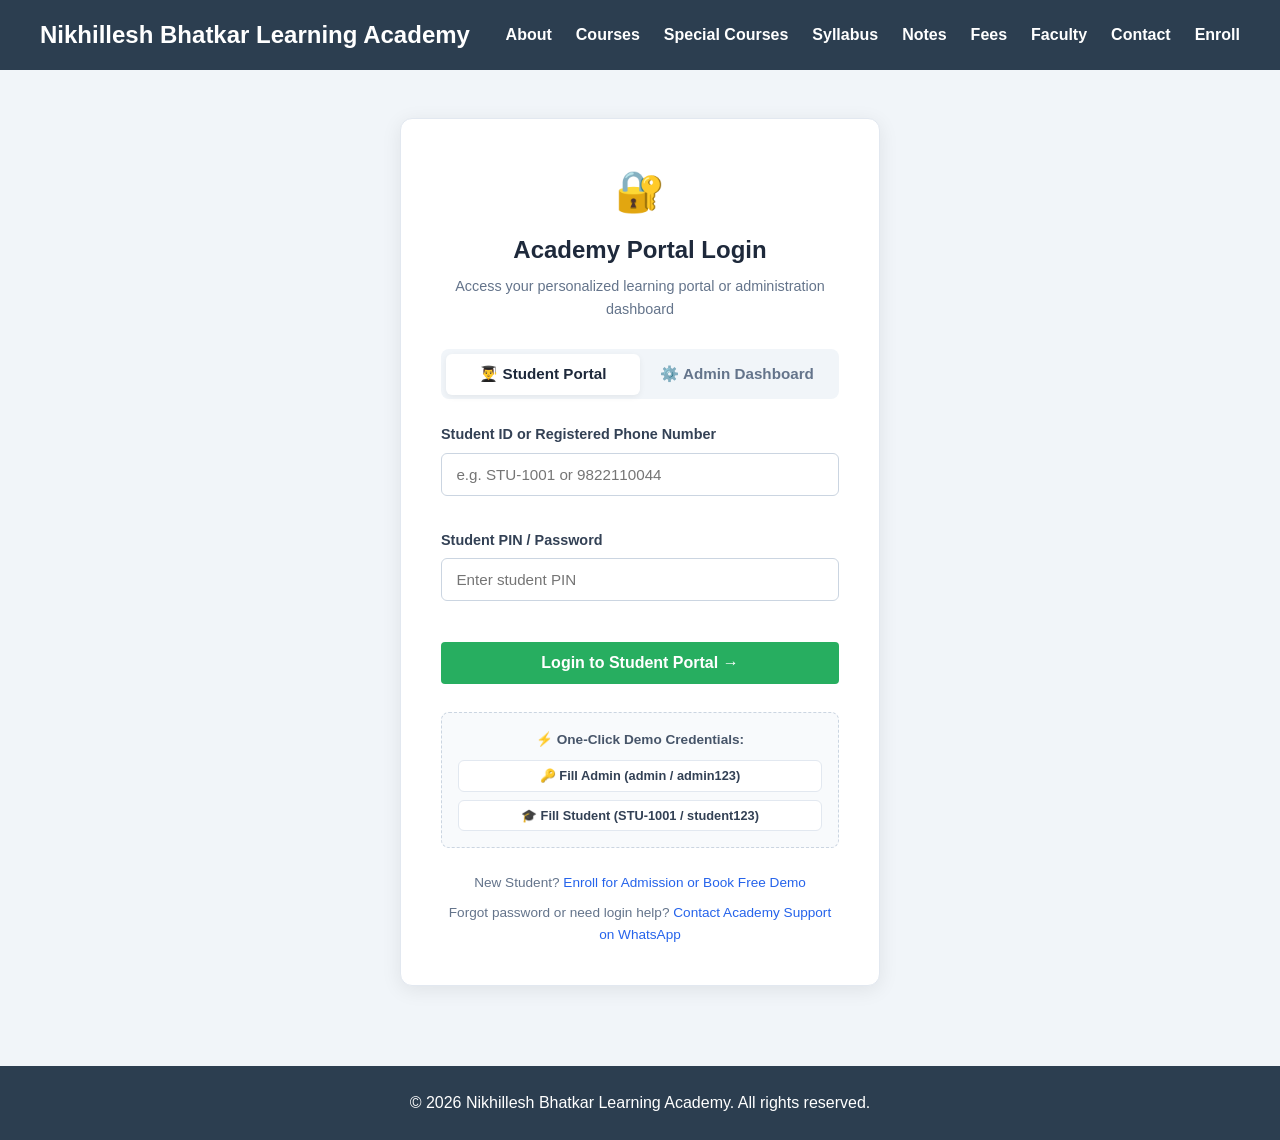
==== admin.html @ fed7dc10 "Add Study Notes repository, Student and Admin login portals, and comprehensive Admin Dashboard - Bui" ====
<!DOCTYPE html>
<html lang="en">
<head>
  <meta charset="UTF-8">
  <title>Admin Dashboard — Nikhillesh Bhatkar Learning Academy</title>
  <meta name="viewport" content="width=device-width, initial-scale=1.0">
  <link rel="stylesheet" href="style.css">
</head>
<body class="dashboard-body">

  <!-- Top Admin Bar -->
  <header class="admin-topbar">
    <div class="admin-topbar-left">
      <button class="sidebar-toggle-btn" id="sidebarToggleBtn" aria-label="Toggle Sidebar">☰</button>
      <h2>🏛️ Nikhillesh Bhatkar Learning Academy — Admin Panel</h2>
    </div>
    <div class="admin-topbar-right">
      <span class="admin-user-badge">👤 <strong id="adminDisplayName">Nikhillesh Bhatkar</strong> (Admin)</span>
      <a href="index.html" class="btn-topbar-link" target="_blank" title="View Public Website">🌐 View Website</a>
      <button class="btn-logout" id="adminLogoutBtn">Logout 🚪</button>
    </div>
  </header>

  <div class="admin-layout">

    <!-- Sidebar Navigation -->
    <aside class="admin-sidebar" id="adminSidebar">
      <nav class="sidebar-nav">
        <ul>
          <li><button class="nav-item active" data-tab="tab-overview">📊 Dashboard Overview</button></li>
          <li><button class="nav-item" data-tab="tab-students">👨‍🎓 Student Management</button></li>
          <li><button class="nav-item" data-tab="tab-notes">📚 Notes &amp; Study Materials</button></li>
          <li><button class="nav-item" data-tab="tab-notices">📢 Notice Board &amp; Alerts</button></li>
          <li><button class="nav-item" data-tab="tab-inquiries">📥 Inquiries &amp; Demo Leads</button></li>
          <li><button class="nav-item" data-tab="tab-settings">⚙️ Settings &amp; Backup</button></li>
        </ul>
      </nav>
      <div class="sidebar-footer">
        <p>Sangameshwar, Maharashtra</p>
        <small>Academy Management v1.0</small>
      </div>
    </aside>

    <!-- Main Content Area -->
    <main class="admin-main">

      <!-- ================= 1. OVERVIEW TAB ================= -->
      <section id="tab-overview" class="admin-tab-content active">
        <div class="section-title-row">
          <h2>📊 Academy Overview &amp; Key Metrics</h2>
          <div class="quick-actions">
            <button class="btn-primary" id="quickAddStudentBtn">+ Add Student</button>
            <button class="btn-primary" id="quickAddNoteBtn">+ Upload Note</button>
            <button class="btn-primary" id="quickAddNoticeBtn">+ Post Notice</button>
          </div>
        </div>

        <!-- Metric Cards -->
        <div class="metric-grid">
          <div class="metric-card">
            <div class="metric-icon">👨‍🎓</div>
            <div class="metric-info">
              <span class="metric-label">Total Enrolled Students</span>
              <h3 id="statTotalStudents">5</h3>
            </div>
          </div>
          <div class="metric-card">
            <div class="metric-icon">📚</div>
            <div class="metric-info">
              <span class="metric-label">Study Notes &amp; Materials</span>
              <h3 id="statTotalNotes">9</h3>
            </div>
          </div>
          <div class="metric-card">
            <div class="metric-icon">📢</div>
            <div class="metric-info">
              <span class="metric-label">Active Announcements</span>
              <h3 id="statTotalNotices">3</h3>
            </div>
          </div>
          <div class="metric-card">
            <div class="metric-icon">📥</div>
            <div class="metric-info">
              <span class="metric-label">Pending Inquiries &amp; Demos</span>
              <h3 id="statTotalInquiries">3</h3>
            </div>
          </div>
        </div>

        <!-- Recent Activity 2-Col Grid -->
        <div class="dashboard-split-grid">
          <!-- Recent Inquiries -->
          <div class="dash-card">
            <div class="dash-card-header">
              <h3>📥 Recent Admission Inquiries</h3>
              <button class="btn-link" onclick="switchAdminTab('tab-inquiries')">View All →</button>
            </div>
            <div class="table-responsive">
              <table class="dash-table">
                <thead>
                  <tr>
                    <th>Student / Parent</th>
                    <th>Type</th>
                    <th>Standard</th>
                    <th>Status</th>
                  </tr>
                </thead>
                <tbody id="overviewInquiriesTable"></tbody>
              </table>
            </div>
          </div>

          <!-- Active Announcements -->
          <div class="dash-card">
            <div class="dash-card-header">
              <h3>📢 Active Notice Board</h3>
              <button class="btn-link" onclick="switchAdminTab('tab-notices')">Manage Notices →</button>
            </div>
            <div id="overviewNoticesList" class="overview-notices-container"></div>
          </div>
        </div>
      </section>

      <!-- ================= 2. STUDENTS TAB ================= -->
      <section id="tab-students" class="admin-tab-content">
        <div class="section-title-row">
          <h2>👨‍🎓 Student Directory &amp; Fees Management</h2>
          <div class="action-btn-group">
            <button class="btn-primary" id="openAddStudentModalBtn">+ Add New Student</button>
            <button class="btn-secondary" id="exportStudentsCsvBtn">📥 Export CSV</button>
          </div>
        </div>

        <!-- Student Filters -->
        <div class="table-filter-bar">
          <input type="text" id="studentSearchInput" placeholder="🔍 Search student by name, phone, or ID (e.g. Rahul, STU-1001)...">
          <select id="studentStandardFilter">
            <option value="all">All Standards</option>
            <option value="Standard 8">Standard 8</option>
            <option value="Standard 9">Standard 9</option>
            <option value="Standard 10 (SSC)">Standard 10 (SSC)</option>
            <option value="Standard 12 (HSC)">Standard 12 (HSC)</option>
            <option value="Special: AI & Stock Market">Special Courses</option>
          </select>
          <select id="studentFeeFilter">
            <option value="all">All Fee Status</option>
            <option value="Paid">Fee Paid</option>
            <option value="Pending">Fee Pending</option>
          </select>
        </div>

        <!-- Students Table -->
        <div class="table-responsive">
          <table class="data-table">
            <thead>
              <tr>
                <th>Student ID</th>
                <th>Student Name</th>
                <th>Standard</th>
                <th>Phone</th>
                <th>Parent Name</th>
                <th>Fee Status</th>
                <th>Actions</th>
              </tr>
            </thead>
            <tbody id="studentsTableBody"></tbody>
          </table>
        </div>
      </section>

      <!-- ================= 3. NOTES TAB ================= -->
      <section id="tab-notes" class="admin-tab-content">
        <div class="section-title-row">
          <h2>📚 Study Notes &amp; Learning Materials Repository</h2>
          <button class="btn-primary" id="openAddNoteModalBtn">+ Upload / Add New Note</button>
        </div>

        <!-- Notes Filter -->
        <div class="table-filter-bar">
          <input type="text" id="noteSearchInput" placeholder="🔍 Search notes by topic, chapter, or keyword...">
          <select id="noteStandardFilter">
            <option value="all">All Standards</option>
            <option value="Standard 8">Standard 8</option>
            <option value="Standard 9">Standard 9</option>
            <option value="Standard 10 (SSC)">Standard 10 (SSC)</option>
            <option value="Standard 12 (HSC)">Standard 12 (HSC)</option>
            <option value="Special: Stock Market">Stock Market</option>
            <option value="Special: AI & Generative AI">AI Mastery</option>
          </select>
        </div>

        <!-- Notes Table -->
        <div class="table-responsive">
          <table class="data-table">
            <thead>
              <tr>
                <th>Title</th>
                <th>Standard</th>
                <th>Subject</th>
                <th>Chapter</th>
                <th>File Size</th>
                <th>Date Added</th>
                <th>Actions</th>
              </tr>
            </thead>
            <tbody id="notesTableBody"></tbody>
          </table>
        </div>
      </section>

      <!-- ================= 4. NOTICES TAB ================= -->
      <section id="tab-notices" class="admin-tab-content">
        <div class="section-title-row">
          <h2>📢 Notice Board &amp; Announcements Broadcast</h2>
        </div>

        <div class="dashboard-split-grid">
          <!-- Create Notice Form -->
          <div class="dash-card">
            <h3>Post New Announcement</h3>
            <form id="createNoticeForm" class="admin-form">
              <div class="form-group">
                <label for="noticeTitle">Notice Headline / Title <span class="required">*</span></label>
                <input type="text" id="noticeTitle" placeholder="e.g. Special Revision Test for SSC Maths" required>
              </div>
              <div class="form-group">
                <label for="noticeCategory">Category</label>
                <select id="noticeCategory">
                  <option value="Exam Alert">Exam Alert</option>
                  <option value="Workshop">Special Workshop</option>
                  <option value="Holiday">Holiday Announcement</option>
                  <option value="General">General Announcement</option>
                </select>
              </div>
              <div class="form-group">
                <label for="noticeContent">Notice Details / Instructions <span class="required">*</span></label>
                <textarea id="noticeContent" rows="4" placeholder="Enter detailed notice message for students..." required></textarea>
              </div>
              <button type="submit" class="btn-primary">📢 Publish Notice Now</button>
            </form>
          </div>

          <!-- Active Notices List -->
          <div class="dash-card">
            <h3>Currently Active Notices</h3>
            <div id="activeNoticesManagerList" class="active-notices-manager"></div>
          </div>
        </div>
      </section>

      <!-- ================= 5. INQUIRIES TAB ================= -->
      <section id="tab-inquiries" class="admin-tab-content">
        <div class="section-title-row">
          <h2>📥 Admission Inquiries &amp; Free Demo Class Bookings</h2>
          <button class="btn-secondary" id="exportInquiriesCsvBtn">📥 Export Leads</button>
        </div>

        <div class="table-responsive">
          <table class="data-table">
            <thead>
              <tr>
                <th>Date</th>
                <th>Name</th>
                <th>Phone</th>
                <th>Email</th>
                <th>Standard / Course</th>
                <th>Type</th>
                <th>Status</th>
                <th>Quick Actions</th>
              </tr>
            </thead>
            <tbody id="inquiriesTableBody"></tbody>
          </table>
        </div>
      </section>

      <!-- ================= 6. SETTINGS TAB ================= -->
      <section id="tab-settings" class="admin-tab-content">
        <div class="section-title-row">
          <h2>⚙️ Admin Settings &amp; Academy Data Management</h2>
        </div>

        <div class="dashboard-split-grid">
          <!-- Password Change -->
          <div class="dash-card">
            <h3>Change Admin Password</h3>
            <form id="changePasswordForm" class="admin-form">
              <div class="form-group">
                <label for="currentAdminPass">Current Password</label>
                <input type="password" id="currentAdminPass" required>
              </div>
              <div class="form-group">
                <label for="newAdminPass">New Password</label>
                <input type="password" id="newAdminPass" placeholder="At least 6 characters" required>
              </div>
              <div class="form-group">
                <label for="confirmAdminPass">Confirm New Password</label>
                <input type="password" id="confirmAdminPass" required>
              </div>
              <button type="submit" class="btn-primary">Update Password</button>
            </form>
          </div>

          <!-- Backup & Restore -->
          <div class="dash-card">
            <h3>Data Backup &amp; Recovery</h3>
            <p>Export all students, notes, inquiries, and notices as a portable JSON file, or restore from a previous backup.</p>
            <div class="backup-btn-stack">
              <button class="btn-primary" id="downloadBackupBtn">💾 Download Complete Academy Backup (JSON)</button>
              <div class="restore-box">
                <label for="restoreFileInput"><strong>Restore Data from JSON File:</strong></label>
                <input type="file" id="restoreFileInput" accept=".json">
              </div>
              <button class="btn-danger" id="resetDefaultDataBtn">⚠️ Reset to Demo Initial Data</button>
            </div>
          </div>
        </div>
      </section>

    </main>
  </div>

  <!-- ================= MODALS ================= -->

  <!-- Add / Edit Student Modal -->
  <div id="studentModal" class="modal-overlay" style="display:none;">
    <div class="modal-card">
      <div class="modal-header">
        <h3 id="studentModalTitle">Add New Student</h3>
        <button class="modal-close" onclick="closeStudentModal()">&times;</button>
      </div>
      <form id="studentModalForm" class="modal-form">
        <input type="hidden" id="modalStudentId">
        <div class="form-group">
          <label for="modalStudentName">Student's Full Name <span class="required">*</span></label>
          <input type="text" id="modalStudentName" placeholder="e.g. Tanmay Kadam" required>
        </div>
        <div class="form-group">
          <label for="modalStudentStandard">Standard / Class <span class="required">*</span></label>
          <select id="modalStudentStandard" required>
            <option value="Standard 8">Standard 8</option>
            <option value="Standard 9">Standard 9</option>
            <option value="Standard 10 (SSC)">Standard 10 (SSC)</option>
            <option value="Standard 12 (HSC)">Standard 12 (HSC)</option>
            <option value="Special: Stock Market">Special: Stock Market</option>
            <option value="Special: AI & Generative AI">Special: AI &amp; Generative AI</option>
            <option value="Special: AI & Stock Market">Special: AI &amp; Stock Market</option>
          </select>
        </div>
        <div class="form-group">
          <label for="modalStudentPhone">Student Phone Number <span class="required">*</span></label>
          <input type="tel" id="modalStudentPhone" placeholder="10-digit number" pattern="[0-9]{10}" required>
        </div>
        <div class="form-group">
          <label for="modalStudentPin">Student Portal PIN / Password <span class="required">*</span></label>
          <input type="text" id="modalStudentPin" value="student123" required>
        </div>
        <div class="form-group">
          <label for="modalParentName">Parent / Guardian Name <span class="required">*</span></label>
          <input type="text" id="modalParentName" placeholder="e.g. Suresh Kadam" required>
        </div>
        <div class="form-group">
          <label for="modalParentPhone">Parent Phone Number</label>
          <input type="tel" id="modalParentPhone" placeholder="10-digit number">
        </div>
        <div class="form-group">
          <label for="modalFeeStatus">Fee Payment Status</label>
          <select id="modalFeeStatus">
            <option value="Paid">Paid</option>
            <option value="Pending">Pending</option>
          </select>
        </div>
        <div class="modal-actions">
          <button type="submit" class="btn-primary">Save Student</button>
          <button type="button" class="btn-secondary" onclick="closeStudentModal()">Cancel</button>
        </div>
      </form>
    </div>
  </div>

  <!-- Add / Edit Note Modal -->
  <div id="noteModal" class="modal-overlay" style="display:none;">
    <div class="modal-card">
      <div class="modal-header">
        <h3 id="noteModalTitle">Upload / Add Study Note</h3>
        <button class="modal-close" onclick="closeNoteModal()">&times;</button>
      </div>
      <form id="noteModalForm" class="modal-form">
        <div class="form-group">
          <label for="modalNoteTitle">Note / Document Title <span class="required">*</span></label>
          <input type="text" id="modalNoteTitle" placeholder="e.g. Class 10 Gravitation & Space Missions Complete Notes" required>
        </div>
        <div class="form-group">
          <label for="modalNoteStandard">Standard / Class <span class="required">*</span></label>
          <select id="modalNoteStandard" required>
            <option value="Standard 8">Standard 8</option>
            <option value="Standard 9">Standard 9</option>
            <option value="Standard 10 (SSC)">Standard 10 (SSC)</option>
            <option value="Standard 12 (HSC)">Standard 12 (HSC)</option>
            <option value="Special: Stock Market">Special: Stock Market</option>
            <option value="Special: AI & Generative AI">Special: AI &amp; Generative AI</option>
          </select>
        </div>
        <div class="form-group">
          <label for="modalNoteSubject">Subject <span class="required">*</span></label>
          <input type="text" id="modalNoteSubject" placeholder="e.g. Science & Technology Part 1" required>
        </div>
        <div class="form-group">
          <label for="modalNoteChapter">Chapter / Module <span class="required">*</span></label>
          <input type="text" id="modalNoteChapter" placeholder="e.g. Chapter 1 & 10" required>
        </div>
        <div class="form-group">
          <label for="modalNoteSize">File Size</label>
          <input type="text" id="modalNoteSize" placeholder="e.g. 2.5 MB" value="2.0 MB">
        </div>
        <div class="form-group">
          <label for="modalNoteDesc">Short Overview / Description <span class="required">*</span></label>
          <textarea id="modalNoteDesc" rows="3" placeholder="Key topics covered, formulas included, and revision points..." required></textarea>
        </div>
        <div class="modal-actions">
          <button type="submit" class="btn-primary">Save Note Material</button>
          <button type="button" class="btn-secondary" onclick="closeNoteModal()">Cancel</button>
        </div>
      </form>
    </div>
  </div>

  <!-- Scripts -->
  <script src="auth.js"></script>
  <script src="admin.js"></script>
</body>
</html>
---- style.css ----
/* -------------------------------------------------
   Nikhillesh Bhatkar Learning Academy — Stylesheet
   ------------------------------------------------- */

/* Reset & base */
*,
*::before,
*::after { box-sizing: border-box; margin: 0; padding: 0; }
body { font-family: Arial, Helvetica, sans-serif; line-height: 1.6; background:#f5f5f5; color:#333; }
html { scroll-behavior: smooth; }

/* Accessibility: skip link */
.skip-link {
  position: absolute;
  top: -100%;
  left: 0;
  background: #e67e22;
  color: #fff;
  padding: 0.5rem 1rem;
  z-index: 200;
  font-weight: bold;
  text-decoration: none;
}
.skip-link:focus {
  top: 0;
}

/* Focus styles for keyboard navigation */
a:focus-visible,
button:focus-visible,
input:focus-visible,
textarea:focus-visible {
  outline: 3px solid #e67e22;
  outline-offset: 2px;
}

/* Layout helpers */
.container { width: 90%; max-width: 1200px; margin: auto; }
.content-section { padding: 4rem 2rem; }

/* Header */
header {
  background: #2c3e50;
  color: #fff;
  padding: 1rem 2rem;
  position: sticky;
  top: 0;
  z-index: 100;
}
.header-inner {
  display: flex;
  align-items: center;
  justify-content: space-between;
  flex-wrap: wrap;
  max-width: 1200px;
  margin: 0 auto;
}
.logo-area {
  display: flex;
  align-items: center;
  gap: 0.75rem;
}
.logo-img {
  height: 48px;
  width: auto;
  border-radius: 4px;
}
header h1 { font-size: 1.5rem; }
header nav ul {
  display: flex; list-style: none; gap: 1.5rem;
}
header nav a {
  color: #fff; text-decoration: none; font-weight: bold;
  transition: color 0.2s;
}
header nav a:hover { color: #e67e22; }

/* Mobile menu toggle */
.menu-toggle {
  display: none;
  background: none;
  border: none;
  color: #fff;
  font-size: 1.8rem;
  cursor: pointer;
}

/* Hero */
.hero {
  background: linear-gradient(rgba(44,62,80,0.8), rgba(44,62,80,0.8)),
              url('https://images.unsplash.com/photo-1526401281623-3c4d5c6d3d4f?auto=format&fit=crop&w=1400&q=80') center/cover no-repeat;
  color: #fff; text-align: center; padding: 5.5rem 2rem 5rem;
}
.marathi-tagline {
  font-size: 1.15rem;
  font-weight: 600;
  color: #f1c40f;
  letter-spacing: 0.5px;
  margin-bottom: 0.8rem;
  text-shadow: 0 2px 4px rgba(0,0,0,0.5);
}
.hero h2 { font-size: 2.6rem; margin-bottom: 0.8rem; line-height: 1.25; }
.hero-subtext { font-size: 1.15rem; margin-bottom: 2rem; max-width: 800px; margin-left: auto; margin-right: auto; opacity: 0.95; }

.hero-cta-group {
  display: flex;
  justify-content: center;
  gap: 1rem;
  flex-wrap: wrap;
}
.hero-enroll-btn {
  display: inline-block;
  background: #e67e22; border: none; padding: 0.85rem 1.8rem;
  color: #fff; font-size: 1.05rem; font-weight: bold; cursor: pointer; border-radius: 6px;
  text-decoration: none; transition: all 0.2s ease;
  box-shadow: 0 4px 12px rgba(230,126,34,0.4);
}
.hero-enroll-btn:hover { background: #d35400; transform: translateY(-2px); }

.hero-demo-btn {
  display: inline-block;
  background: #fff; border: 2px solid #fff; padding: 0.85rem 1.8rem;
  color: #2c3e50; font-size: 1.05rem; font-weight: bold; cursor: pointer; border-radius: 6px;
  text-decoration: none; transition: all 0.2s ease;
}
.hero-demo-btn:hover { background: #f1f5f9; color: #1e293b; transform: translateY(-2px); }

.hero-whatsapp-btn {
  display: inline-flex;
  align-items: center;
  gap: 0.4rem;
  background: #25D366; border: none; padding: 0.85rem 1.8rem;
  color: #fff; font-size: 1.05rem; font-weight: bold; cursor: pointer; border-radius: 6px;
  text-decoration: none; transition: all 0.2s ease;
  box-shadow: 0 4px 12px rgba(37,211,102,0.35);
}
.hero-whatsapp-btn:hover { background: #1ebe57; transform: translateY(-2px); }

/* Trust Bar */
.trust-bar {
  background: #1a252f;
  color: #fff;
  padding: 1.25rem 2rem;
  border-bottom: 3px solid #e67e22;
}
.trust-grid {
  max-width: 1100px;
  margin: 0 auto;
  display: grid;
  grid-template-columns: repeat(auto-fit, minmax(200px, 1fr));
  gap: 1.2rem;
  text-align: center;
}
.trust-item {
  display: flex;
  flex-direction: column;
  align-items: center;
  gap: 0.2rem;
}
.trust-icon { font-size: 1.6rem; }
.trust-item strong { font-size: 0.98rem; color: #fff; }
.trust-item small { color: #94a3b8; font-size: 0.82rem; }

/* About Section & Why Choose Us */
.about-text {
  max-width: 900px;
  margin: 0 auto 2.5rem;
  font-size: 1.1rem;
  line-height: 1.8;
  text-align: center;
  color: #475569;
}
.why-choose-grid {
  display: grid;
  grid-template-columns: repeat(auto-fit, minmax(240px, 1fr));
  gap: 1.5rem;
  max-width: 1100px;
  margin: 0 auto;
}
.why-card {
  background: #fff;
  padding: 1.75rem 1.5rem;
  border-radius: 8px;
  border: 1px solid #e2e8f0;
  box-shadow: 0 2px 8px rgba(0,0,0,0.06);
  text-align: center;
  transition: transform 0.2s ease, box-shadow 0.2s ease;
}
.why-card:hover {
  transform: translateY(-3px);
  box-shadow: 0 6px 16px rgba(0,0,0,0.1);
  border-color: #e67e22;
}
.why-icon {
  font-size: 2.2rem;
  display: inline-block;
  margin-bottom: 0.8rem;
}
.why-card h3 {
  font-size: 1.15rem;
  color: #2c3e50;
  margin-bottom: 0.5rem;
}
.why-card p {
  font-size: 0.92rem;
  color: #64748b;
  line-height: 1.55;
}

/* Section headings */
.content-section h2 {
  font-size: 2rem;
  margin-bottom: 0.5rem;
  color: #2c3e50;
  text-align: center;
}
.section-subtitle {
  text-align: center;
  color: #666;
  margin-bottom: 2rem;
  font-size: 1.05rem;
  max-width: 800px;
  margin-left: auto;
  margin-right: auto;
}

/* =====================================
   SPECIAL COURSES STYLES
   ===================================== */
.special-courses-grid {
  display: grid;
  grid-template-columns: repeat(auto-fit, minmax(350px, 1fr));
  gap: 2rem;
  max-width: 1100px;
  margin: 0 auto;
}
.special-course-card {
  background: #fff;
  border-radius: 10px;
  box-shadow: 0 4px 14px rgba(0,0,0,0.08);
  display: flex;
  flex-direction: column;
  justify-content: space-between;
  overflow: hidden;
  border: 1px solid #e2e8f0;
  transition: transform 0.25s ease, box-shadow 0.25s ease;
}
.special-course-card:hover {
  transform: translateY(-4px);
  box-shadow: 0 8px 24px rgba(0,0,0,0.12);
}
.special-card-header {
  padding: 1.5rem 1.75rem 1rem;
  background: #f8fafc;
  border-bottom: 1px solid #edf2f7;
}
.special-badge {
  display: inline-block;
  font-size: 0.75rem;
  text-transform: uppercase;
  font-weight: 700;
  letter-spacing: 0.5px;
  padding: 0.25rem 0.75rem;
  border-radius: 20px;
  margin-bottom: 0.75rem;
}
.badge-finance {
  background: #0f766e;
  color: #ffffff;
}
.badge-ai {
  background: #6366f1;
  color: #ffffff;
}
.special-card-header h3 {
  color: #1e293b;
  font-size: 1.35rem;
  margin-bottom: 0.4rem;
}
.special-tagline {
  color: #64748b;
  font-size: 0.95rem;
  line-height: 1.5;
}
.special-card-body {
  padding: 1.5rem 1.75rem;
  flex-grow: 1;
}
.special-detail-row {
  margin-bottom: 0.75rem;
  font-size: 0.92rem;
  line-height: 1.45;
  color: #334155;
}
.special-detail-row strong {
  color: #1e293b;
  display: block;
  margin-bottom: 0.15rem;
}
.special-card-body h4 {
  font-size: 1.02rem;
  color: #2c3e50;
  margin: 1.25rem 0 0.6rem;
  border-bottom: 2px solid #e67e22;
  padding-bottom: 0.25rem;
  display: inline-block;
}
.special-modules-list {
  list-style: none;
  padding: 0;
  margin-bottom: 1.25rem;
}
.special-modules-list li {
  padding: 0.35rem 0 0.35rem 1.5rem;
  position: relative;
  font-size: 0.92rem;
  color: #475569;
  line-height: 1.45;
}
.special-modules-list li::before {
  content: "✓";
  position: absolute;
  left: 0;
  color: #27ae60;
  font-weight: bold;
}
.special-disclaimer {
  background: #f1f5f9;
  padding: 0.75rem 1rem;
  border-radius: 6px;
  color: #64748b;
  margin-top: 1rem;
  line-height: 1.4;
}
.special-card-footer {
  padding: 1rem 1.75rem 1.5rem;
  background: #fff;
  text-align: center;
}
.btn-enroll-special {
  display: block;
  width: 100%;
  background: #2c3e50;
  color: #fff;
  padding: 0.8rem 1.2rem;
  border-radius: 6px;
  text-decoration: none;
  font-weight: 600;
  font-size: 0.95rem;
  text-align: center;
  transition: background 0.2s ease, transform 0.2s ease;
}
.btn-enroll-special:hover {
  background: #e67e22;
  transform: translateY(-1px);
}

/* =====================================
   SYLLABUS SECTION STYLES
   ===================================== */
.syllabus-tab-controls {
  display: flex;
  justify-content: center;
  gap: 0.75rem;
  flex-wrap: wrap;
  margin-bottom: 2rem;
}
.tab-btn {
  background: #fff;
  color: #2c3e50;
  border: 2px solid #2c3e50;
  padding: 0.6rem 1.4rem;
  font-size: 0.95rem;
  font-weight: bold;
  border-radius: 30px;
  cursor: pointer;
  transition: all 0.25s ease;
}
.tab-btn:hover {
  background: #ecf0f1;
  transform: translateY(-1px);
}
.tab-btn.active {
  background: #e67e22;
  color: #fff;
  border-color: #e67e22;
  box-shadow: 0 4px 10px rgba(230, 126, 34, 0.3);
}

.syllabus-panel {
  display: none;
  animation: fadeIn 0.3s ease;
}
.syllabus-panel.active {
  display: block;
}

@keyframes fadeIn {
  from { opacity: 0; transform: translateY(6px); }
  to { opacity: 1; transform: translateY(0); }
}

.syllabus-grid {
  display: grid;
  grid-template-columns: repeat(auto-fit, minmax(320px, 1fr));
  gap: 1.5rem;
  max-width: 1100px;
  margin: 0 auto;
}
.syllabus-grid-3 {
  grid-template-columns: repeat(auto-fit, minmax(280px, 1fr));
}

.syllabus-box {
  background: #fff;
  border-radius: 8px;
  padding: 1.5rem 1.75rem;
  box-shadow: 0 2px 8px rgba(0,0,0,0.08);
  border-top: 4px solid #2c3e50;
  transition: transform 0.2s, box-shadow 0.2s;
}
.syllabus-box:hover {
  transform: translateY(-2px);
  box-shadow: 0 4px 14px rgba(0,0,0,0.12);
}

.syllabus-header {
  margin-bottom: 1.25rem;
  padding-bottom: 0.75rem;
  border-bottom: 1px solid #eee;
}
.syllabus-header h3 {
  color: #2c3e50;
  font-size: 1.25rem;
  margin-top: 0.4rem;
}

.subject-tag {
  display: inline-block;
  font-size: 0.75rem;
  text-transform: uppercase;
  letter-spacing: 0.5px;
  font-weight: 700;
  padding: 0.2rem 0.65rem;
  border-radius: 12px;
  color: #fff;
}
.math-tag { background: #2980b9; }
.science-tag { background: #27ae60; }
.chem-tag { background: #8e44ad; }

.syllabus-subgroup {
  margin-bottom: 1.25rem;
}
.syllabus-subgroup:last-child {
  margin-bottom: 0;
}
.syllabus-subgroup h4 {
  font-size: 1rem;
  color: #e67e22;
  margin-bottom: 0.5rem;
  font-weight: 600;
}

.chapter-list {
  padding-left: 1.4rem;
  color: #444;
  line-height: 1.6;
}
.chapter-list li {
  margin-bottom: 0.4rem;
  font-size: 0.95rem;
}
.chapter-list li::marker {
  font-weight: bold;
  color: #7f8c8d;
}

/* Card grid */
.card-grid {
  display: grid; gap: 1.5rem;
  grid-template-columns: repeat(auto-fit, minmax(250px, 1fr));
  max-width: 1100px;
  margin: 0 auto;
}
.card {
  background: #fff; padding: 1.5rem; border-radius: 8px;
  box-shadow: 0 2px 8px rgba(0,0,0,0.1);
  transition: transform 0.2s, box-shadow 0.2s;
}
.card:hover {
  transform: translateY(-3px);
  box-shadow: 0 4px 16px rgba(0,0,0,0.15);
}
.card h3 { margin-bottom: 0.5rem; color: #2c3e50; }

/* Table */
.table-container {
  width: 100%;
  max-width: 850px;
  margin: 1.5rem auto 0;
  overflow-x: auto;
  border-radius: 8px;
  box-shadow: 0 2px 10px rgba(0,0,0,0.08);
  background: #fff;
}
table {
  width: 100%;
  border-collapse: collapse;
  text-align: center;
}
th, td {
  border: 1px solid #e1e8ed;
  padding: 1rem 1.2rem;
  text-align: center;
}
th {
  background: #2c3e50;
  color: #fff;
  font-weight: 600;
  font-size: 1rem;
  letter-spacing: 0.3px;
}
tr:nth-child(even) { background: #fdfefe; }
tr:hover { background: #f8fafc; }

.per-unit {
  font-size: 0.85rem;
  color: #7f8c8d;
  font-weight: normal;
}
.total-fee {
  color: #27ae60;
  font-weight: bold;
  font-size: 1.05rem;
}
.fee-note {
  max-width: 850px;
  margin: 1rem auto 0;
  font-size: 0.95rem;
  color: #555;
  background: #fff8e7;
  padding: 0.85rem 1.2rem;
  border-left: 4px solid #e67e22;
  border-radius: 4px;
  line-height: 1.5;
}

/* Faculty */
.faculty-card { text-align: center; }
.faculty-photo {
  width: 120px; height: 120px;
  border-radius: 50%;
  object-fit: cover;
  margin-bottom: 1rem;
  border: 3px solid #e67e22;
}
.faculty-role {
  color: #e67e22;
  font-weight: bold;
  margin-bottom: 0.5rem;
}

/* Testimonials */
.testimonial-card {
  background: #fff;
  border-left: 4px solid #e67e22;
}
.testimonial-quote {
  font-style: italic;
  font-size: 1.05rem;
  margin-bottom: 0.75rem;
  color: #555;
}
.testimonial-author {
  font-weight: bold;
  color: #2c3e50;
}

/* Gallery */
.gallery-hint {
  text-align: center;
  color: #777;
  margin-bottom: 1.5rem;
}
.gallery-grid {
  display: grid;
  grid-template-columns: repeat(auto-fit, minmax(220px, 1fr));
  gap: 1rem;
  max-width: 1100px;
  margin: 0 auto;
}
.gallery-img {
  width: 100%;
  height: 200px;
  object-fit: cover;
  border-radius: 8px;
  box-shadow: 0 2px 6px rgba(0,0,0,0.1);
  transition: transform 0.2s;
}
.gallery-img:hover {
  transform: scale(1.03);
}
.gallery-placeholder {
  text-align: center;
  color: #999;
  margin-top: 1rem;
}

/* Contact section & 2-column layout */
.contact-wrapper {
  display: grid;
  grid-template-columns: 1fr 1fr;
  gap: 2rem;
  max-width: 1100px;
  margin: 0 auto;
}
.contact-card, .map-card {
  background: #fff;
  padding: 1.75rem;
  border-radius: 8px;
  box-shadow: 0 2px 10px rgba(0,0,0,0.08);
  border: 1px solid #e2e8f0;
  margin-bottom: 1.5rem;
}
.contact-card h3, .map-card h3 {
  color: #2c3e50;
  margin-bottom: 1rem;
  font-size: 1.25rem;
  border-bottom: 2px solid #e67e22;
  padding-bottom: 0.5rem;
}
.contact-card p {
  margin-bottom: 0.75rem;
  font-size: 0.95rem;
  line-height: 1.6;
}
.contact-card a {
  color: #2c3e50;
  font-weight: bold;
  text-decoration: underline;
  transition: color 0.2s;
}
.contact-card a:hover {
  color: #e67e22;
}

.contact-info-col form {
  background: #fff;
  padding: 1.75rem;
  border-radius: 8px;
  box-shadow: 0 2px 10px rgba(0,0,0,0.08);
  border: 1px solid #e2e8f0;
  max-width: 100%;
}
.contact-info-col form h4 {
  color: #2c3e50;
  margin-bottom: 0.75rem;
  font-size: 1.1rem;
}

/* Map card */
.map-responsive {
  border-radius: 6px;
  overflow: hidden;
  box-shadow: 0 2px 6px rgba(0,0,0,0.1);
  margin-bottom: 1rem;
}
.map-responsive iframe {
  display: block;
}
.btn-directions {
  display: block;
  text-align: center;
  background: #2980b9;
  color: #fff;
  padding: 0.85rem 1.2rem;
  border-radius: 6px;
  text-decoration: none;
  font-weight: bold;
  font-size: 0.95rem;
  transition: background 0.2s ease, transform 0.2s ease;
}
.btn-directions:hover {
  background: #1f618d;
  transform: translateY(-2px);
}

form {
  display: flex; flex-direction: column; gap: 0.8rem;
  max-width: 500px; margin-top: 1rem;
}
input, textarea {
  padding: 0.7rem; border: 1px solid #ccc; border-radius: 4px;
  font-size: 1rem; width: 100%;
  transition: border-color 0.2s;
}
input:focus, textarea:focus {
  border-color: #e67e22;
}
button[type="submit"] {
  background: #27ae60; color: #fff; border: none; padding: 0.75rem;
  cursor: pointer; font-size: 1rem; border-radius: 4px;
  transition: background 0.2s;
}
button[type="submit"]:hover { background: #1e8449; }

/* Floating WhatsApp Button */
.floating-whatsapp {
  position: fixed;
  bottom: 24px;
  right: 24px;
  background: #25D366;
  color: #fff;
  border-radius: 50%;
  width: 60px;
  height: 60px;
  display: flex;
  align-items: center;
  justify-content: center;
  box-shadow: 0 4px 16px rgba(37,211,102,0.45);
  z-index: 999;
  text-decoration: none;
  transition: transform 0.25s ease, box-shadow 0.25s ease;
  animation: pulseWa 2.5s infinite;
}
.floating-whatsapp:hover {
  transform: scale(1.1);
  box-shadow: 0 6px 22px rgba(37,211,102,0.6);
}
.whatsapp-icon {
  width: 34px;
  height: 34px;
  fill: #fff;
}
.whatsapp-tooltip {
  visibility: hidden;
  position: absolute;
  right: 70px;
  background: #1e293b;
  color: #fff;
  font-size: 0.85rem;
  font-weight: 600;
  padding: 0.4rem 0.8rem;
  border-radius: 6px;
  white-space: nowrap;
  box-shadow: 0 2px 8px rgba(0,0,0,0.2);
  opacity: 0;
  transition: opacity 0.2s ease, visibility 0.2s ease;
}
.floating-whatsapp:hover .whatsapp-tooltip {
  visibility: visible;
  opacity: 1;
}

@keyframes pulseWa {
  0% { box-shadow: 0 0 0 0 rgba(37,211,102,0.5); }
  70% { box-shadow: 0 0 0 14px rgba(37,211,102,0); }
  100% { box-shadow: 0 0 0 0 rgba(37,211,102,0); }
}

/* Radio buttons for Admission form */
.admission-type-group {
  display: flex;
  flex-direction: column;
  gap: 0.75rem;
  margin-bottom: 1.25rem;
}
.radio-label {
  display: flex;
  align-items: center;
  gap: 0.6rem;
  padding: 0.75rem 1rem;
  background: #f8fafc;
  border: 1px solid #e2e8f0;
  border-radius: 6px;
  cursor: pointer;
  font-size: 0.95rem;
  transition: all 0.2s ease;
}
.radio-label:hover {
  background: #edf2f7;
}
.radio-label input[type="radio"] {
  width: auto;
  margin: 0;
  accent-color: #e67e22;
}
.demo-highlight {
  border: 2px solid #27ae60;
  background: #f0fdf4;
}
.demo-highlight:hover {
  background: #dcfce7;
}

/* Footer */
footer {
  background: #2c3e50; color: #fff; text-align: center;
  padding: 1.5rem 2rem; margin-top: 2rem;
}
footer a { color: #e67e22; }

/* Nav active state */
.nav-enroll { color: #e67e22 !important; }
.nav-enroll:hover { text-decoration: underline; }

/* Hero enroll button styled as link */
.hero-enroll-btn {
  display: inline-block;
  background: #e67e22; border: none; padding: 0.8rem 2rem;
  color: #fff; font-size: 1.1rem; cursor: pointer; border-radius: 4px;
  text-decoration: none; transition: background 0.2s;
}
.hero-enroll-btn:hover { background: #d35400; }

/* Form success message */
.form-success, .enroll-success {
  background: #e8f5e9;
  border: 2px solid #27ae60;
  border-radius: 8px;
  padding: 1.5rem;
  text-align: center;
  margin-top: 1rem;
}
.form-success h3, .enroll-success h3 { color: #27ae60; margin-bottom: 0.5rem; }
.btn-back {
  display: inline-block;
  background: #2c3e50; color: #fff; padding: 0.7rem 1.5rem;
  border-radius: 4px; text-decoration: none; margin-top: 1rem;
  transition: background 0.2s;
}
.btn-back:hover { background: #1a252f; }

/* =====================================
   ENROLLMENT PAGE STYLES
   ===================================== */
.enroll-section {
  max-width: 800px;
  margin: 0 auto;
}
.enroll-subtitle {
  text-align: center;
  color: #666;
  margin-bottom: 2rem;
  font-size: 1.1rem;
}
.enroll-form {
  background: #fff;
  padding: 2rem;
  border-radius: 8px;
  box-shadow: 0 2px 12px rgba(0,0,0,0.08);
}
.enroll-form fieldset {
  border: none;
  padding: 0;
  margin: 0 0 2rem;
}
.enroll-form legend {
  font-size: 1.1rem;
  font-weight: bold;
  color: #2c3e50;
  margin-bottom: 1rem;
  padding-bottom: 0.5rem;
  border-bottom: 2px solid #e67e22;
}
.required { color: #e74c3c; }

.enroll-form label {
  display: block;
  margin-bottom: 0.4rem;
  font-weight: 500;
}
.enroll-form input,
.enroll-form select,
.enroll-form textarea {
  width: 100%;
  padding: 0.7rem;
  margin-bottom: 1rem;
  border: 1px solid #ccc;
  border-radius: 4px;
  font-size: 1rem;
  font-family: inherit;
  transition: border-color 0.2s, box-shadow 0.2s;
}
.enroll-form input:focus,
.enroll-form select:focus,
.enroll-form textarea:focus {
  border-color: #e67e22;
  box-shadow: 0 0 0 3px rgba(230,126,34,0.15);
  outline: none;
}
.enroll-form select[multiple] { height: auto; }

.form-actions {
  display: flex;
  gap: 1rem;
  justify-content: center;
  margin-top: 1rem;
  flex-wrap: wrap;
}
.btn-enroll {
  background: #e67e22; color: #fff; border: none;
  padding: 0.85rem 2rem; font-size: 1rem; border-radius: 4px;
  cursor: pointer; transition: background 0.2s;
}
.btn-enroll:hover { background: #d35400; }
.btn-reset {
  background: #95a5a6; color: #fff; border: none;
  padding: 0.85rem 2rem; font-size: 1rem; border-radius: 4px;
  cursor: pointer; transition: background 0.2s;
}
.btn-reset:hover { background: #7f8c8d; }

/* Responsive for enroll page */
@media (max-width: 768px) {
  .enroll-form { padding: 1.5rem; }
  .form-actions { flex-direction: column; }
  .btn-enroll, .btn-reset { width: 100%; }
}

@media (max-width: 480px) {
  .enroll-form { padding: 1rem; }
}

/* ---- Responsive: Tablet (≤768px) ---- */
@media (max-width: 768px) {
  header { position: relative; }
  .header-inner { justify-content: center; }
  header h1 { font-size: 1.2rem; }

  .menu-toggle { display: block; position: absolute; right: 1rem; top: 1rem; }

  header nav { width: 100%; }
  header nav ul {
    display: none;
    flex-direction: column;
    align-items: center;
    gap: 0;
    background: #2c3e50;
    padding: 0.5rem 0 1rem;
  }
  header nav ul.open { display: flex; }
  header nav ul li { padding: 0.5rem 0; }

  .hero { padding: 4rem 1.5rem; }
  .hero h2 { font-size: 1.8rem; }

  .content-section { padding: 2.5rem 1.5rem; }
  .content-section h2 { font-size: 1.6rem; }

  .card-grid {
    grid-template-columns: repeat(auto-fit, minmax(200px, 1fr));
    gap: 1rem;
  }

  table { font-size: 0.9rem; }
  th, td { padding: 0.6rem; }

  .gallery-grid {
    grid-template-columns: repeat(auto-fit, minmax(180px, 1fr));
  }

  .syllabus-grid, .syllabus-grid-3, .special-courses-grid, .contact-wrapper {
    grid-template-columns: 1fr;
  }
  .hero-cta-group {
    flex-direction: column;
    align-items: stretch;
    max-width: 320px;
    margin: 1.5rem auto 0;
  }
  .trust-bar {
    flex-direction: column;
    gap: 0.8rem;
    padding: 1rem;
  }
  .trust-divider {
    display: none;
  }
}

/* ---- Responsive: Phone (≤480px) ---- */
@media (max-width: 480px) {
  .logo-area { flex-direction: column; align-items: center; gap: 0.25rem; }
  .logo-img { height: 36px; }
  header h1 { font-size: 1rem; text-align: center; }

  .hero { padding: 3rem 1rem; }
  .hero h2 { font-size: 1.4rem; }
  .hero p { font-size: 1rem; }
  .hero button { padding: 0.6rem 1.2rem; font-size: 0.9rem; }

  .content-section { padding: 2rem 1rem; }
  .content-section h2 { font-size: 1.4rem; }

  .syllabus-tab-controls {
    gap: 0.4rem;
  }
  .tab-btn {
    padding: 0.5rem 0.9rem;
    font-size: 0.85rem;
  }
  .syllabus-box {
    padding: 1.2rem 1rem;
  }
  .chapter-list {
    padding-left: 1.2rem;
  }
  .chapter-list li {
    font-size: 0.9rem;
  }

  .card-grid { grid-template-columns: 1fr; }
  .card { padding: 1rem; }

  .faculty-photo { width: 90px; height: 90px; }

  form { max-width: 100%; }

  table { font-size: 0.85rem; }
  th, td { padding: 0.5rem 0.3rem; }

  .gallery-grid { grid-template-columns: 1fr 1fr; }
  .gallery-img { height: 150px; }
}

/* =========================================================
   NOTES & STUDY MATERIALS PAGE STYLES
   ========================================================= */
.nav-portal-btn {
  background: #e67e22 !important;
  color: #fff !important;
  padding: 0.35rem 0.85rem !important;
  border-radius: 4px;
  font-weight: 600 !important;
  transition: background 0.2s ease, transform 0.2s ease;
}
.nav-portal-btn:hover {
  background: #d35400 !important;
  transform: translateY(-1px);
}

.notes-hero {
  background: linear-gradient(135deg, #1e3c72 0%, #2a5298 100%);
  color: #fff;
  padding: 4rem 1.5rem 3rem;
  text-align: center;
}
.notes-hero-content {
  max-width: 850px;
  margin: 0 auto;
}
.notes-badge {
  display: inline-block;
  background: rgba(255, 255, 255, 0.2);
  backdrop-filter: blur(4px);
  padding: 0.35rem 1rem;
  border-radius: 20px;
  font-size: 0.9rem;
  font-weight: 600;
  margin-bottom: 1rem;
  letter-spacing: 0.5px;
}
.notes-hero h2 {
  font-size: 2.2rem;
  margin-bottom: 0.75rem;
  color: #fff;
}
.notes-hero p {
  font-size: 1.05rem;
  color: #e2e8f0;
  line-height: 1.6;
  margin-bottom: 2rem;
}
.notes-search-box {
  max-width: 650px;
  margin: 0 auto;
}
.notes-search-box input {
  width: 100%;
  padding: 0.9rem 1.4rem;
  font-size: 1.05rem;
  border-radius: 30px;
  border: none;
  box-shadow: 0 4px 15px rgba(0,0,0,0.2);
  outline: none;
}

.notes-container {
  max-width: 1150px;
  margin: 0 auto;
}
.notes-filter-bar {
  background: #fff;
  padding: 1.25rem 1.5rem;
  border-radius: 8px;
  box-shadow: 0 2px 8px rgba(0,0,0,0.06);
  margin-bottom: 1.5rem;
  border: 1px solid #e2e8f0;
}
.filter-group {
  display: flex;
  align-items: center;
  flex-wrap: wrap;
  gap: 0.75rem;
}
.filter-label {
  font-weight: 600;
  color: #2c3e50;
  font-size: 0.95rem;
}
.filter-pills {
  display: flex;
  flex-wrap: wrap;
  gap: 0.5rem;
}
.filter-pill {
  background: #f1f5f9;
  border: 1px solid #cbd5e1;
  color: #334155;
  padding: 0.45rem 1rem;
  border-radius: 20px;
  font-size: 0.9rem;
  font-weight: 500;
  cursor: pointer;
  transition: all 0.2s ease;
}
.filter-pill:hover {
  background: #e2e8f0;
}
.filter-pill.active {
  background: #e67e22;
  color: #fff;
  border-color: #e67e22;
}

.notes-status-bar {
  display: flex;
  justify-content: space-between;
  align-items: center;
  flex-wrap: wrap;
  gap: 0.75rem;
  margin-bottom: 1.5rem;
  font-size: 0.95rem;
  color: #64748b;
}
.student-portal-link {
  color: #2563eb;
  font-weight: 600;
  text-decoration: none;
}
.student-portal-link:hover {
  text-decoration: underline;
}

.notes-grid {
  display: grid;
  grid-template-columns: repeat(auto-fit, minmax(320px, 1fr));
  gap: 1.5rem;
  margin-bottom: 3rem;
}
.note-card {
  background: #fff;
  border: 1px solid #e2e8f0;
  border-radius: 10px;
  padding: 1.5rem;
  box-shadow: 0 2px 10px rgba(0,0,0,0.06);
  display: flex;
  flex-direction: column;
  transition: transform 0.2s ease, box-shadow 0.2s ease;
}
.note-card:hover {
  transform: translateY(-3px);
  box-shadow: 0 6px 18px rgba(0,0,0,0.1);
}
.note-card-header {
  display: flex;
  justify-content: space-between;
  align-items: center;
  flex-wrap: wrap;
  gap: 0.5rem;
  margin-bottom: 0.75rem;
}
.note-standard-tag {
  background: #e2e8f0;
  color: #1e293b;
  font-size: 0.75rem;
  font-weight: 700;
  padding: 0.25rem 0.6rem;
  border-radius: 4px;
}
.note-subject-tag {
  font-size: 0.75rem;
  font-weight: 700;
  padding: 0.25rem 0.6rem;
  border-radius: 4px;
}
.note-title {
  font-size: 1.15rem;
  color: #1e293b;
  margin-bottom: 0.5rem;
  line-height: 1.4;
}
.note-chapter {
  color: #e67e22;
  font-size: 0.9rem;
  margin-bottom: 0.6rem;
}
.note-desc {
  font-size: 0.9rem;
  color: #475569;
  line-height: 1.5;
  margin-bottom: 1rem;
  flex-grow: 1;
}
.note-meta {
  display: flex;
  justify-content: space-between;
  flex-wrap: wrap;
  gap: 0.5rem;
  background: #f8fafc;
  padding: 0.6rem 0.8rem;
  border-radius: 6px;
  font-size: 0.8rem;
  color: #64748b;
  margin-bottom: 1.25rem;
}
.note-actions {
  display: flex;
  gap: 0.6rem;
}
.btn-download-note {
  flex: 1;
  background: #27ae60;
  color: #fff;
  border: none;
  padding: 0.65rem 0.85rem;
  border-radius: 6px;
  font-size: 0.9rem;
  font-weight: 600;
  cursor: pointer;
  transition: background 0.2s;
}
.btn-download-note:hover {
  background: #1e8449;
}
.btn-preview-note {
  background: #f1f5f9;
  color: #334155;
  border: 1px solid #cbd5e1;
  padding: 0.65rem 0.85rem;
  border-radius: 6px;
  font-size: 0.9rem;
  font-weight: 600;
  cursor: pointer;
  transition: all 0.2s;
}
.btn-preview-note:hover {
  background: #e2e8f0;
}

.portal-cta-banner {
  background: linear-gradient(135deg, #2c3e50 0%, #34495e 100%);
  color: #fff;
  border-radius: 12px;
  padding: 2.5rem;
  display: flex;
  justify-content: space-between;
  align-items: center;
  flex-wrap: wrap;
  gap: 1.5rem;
  box-shadow: 0 4px 16px rgba(0,0,0,0.15);
}
.portal-cta-content {
  flex: 1;
  min-width: 300px;
}
.portal-cta-content h3 {
  font-size: 1.4rem;
  margin-bottom: 0.5rem;
  color: #f1c40f;
}
.portal-cta-content p {
  color: #ecf0f1;
  font-size: 0.95rem;
  line-height: 1.5;
}
.portal-cta-actions {
  display: flex;
  gap: 1rem;
  flex-wrap: wrap;
}
.btn-portal-cta {
  background: #e67e22;
  color: #fff;
  padding: 0.8rem 1.6rem;
  border-radius: 6px;
  font-weight: bold;
  text-decoration: none;
  transition: background 0.2s;
}
.btn-portal-cta:hover { background: #d35400; }
.btn-enroll-cta {
  background: transparent;
  color: #fff;
  border: 2px solid #fff;
  padding: 0.8rem 1.6rem;
  border-radius: 6px;
  font-weight: bold;
  text-decoration: none;
  transition: all 0.2s;
}
.btn-enroll-cta:hover {
  background: #fff;
  color: #2c3e50;
}

.no-notes-box {
  background: #fff;
  border: 2px dashed #cbd5e1;
  padding: 3rem 1.5rem;
  text-align: center;
  border-radius: 10px;
  color: #64748b;
  font-size: 1.1rem;
  margin-bottom: 2rem;
}

/* =========================================================
   LOGIN PAGE STYLES
   ========================================================= */
.login-page-body {
  background: #f1f5f9;
  min-height: 100vh;
  display: flex;
  flex-direction: column;
}
.login-main-wrapper {
  flex: 1;
  display: flex;
  align-items: center;
  justify-content: center;
  padding: 3rem 1.5rem;
}
.login-card {
  background: #fff;
  width: 100%;
  max-width: 480px;
  border-radius: 12px;
  box-shadow: 0 4px 20px rgba(0,0,0,0.08);
  border: 1px solid #e2e8f0;
  padding: 2.5rem;
}
.login-header {
  text-align: center;
  margin-bottom: 1.75rem;
}
.login-icon {
  font-size: 2.5rem;
  margin-bottom: 0.5rem;
  display: block;
}
.login-header h2 {
  font-size: 1.5rem;
  color: #1e293b;
  margin-bottom: 0.35rem;
}
.login-header p {
  color: #64748b;
  font-size: 0.9rem;
}

.login-role-tabs {
  display: flex;
  background: #f1f5f9;
  border-radius: 8px;
  padding: 0.3rem;
  margin-bottom: 1.5rem;
}
.role-tab {
  flex: 1;
  padding: 0.7rem;
  border: none;
  background: transparent;
  font-size: 0.95rem;
  font-weight: 600;
  color: #64748b;
  border-radius: 6px;
  cursor: pointer;
  transition: all 0.2s ease;
}
.role-tab.active {
  background: #fff;
  color: #1e293b;
  box-shadow: 0 2px 6px rgba(0,0,0,0.06);
}

.login-alert {
  background: #fee2e2;
  border: 1px solid #ef4444;
  color: #b91c1c;
  padding: 0.75rem 1rem;
  border-radius: 6px;
  font-size: 0.9rem;
  margin-bottom: 1.25rem;
}

.form-group {
  margin-bottom: 1.25rem;
}
.form-group label {
  display: block;
  font-size: 0.9rem;
  font-weight: 600;
  color: #334155;
  margin-bottom: 0.4rem;
}
.form-group input, .form-group select, .form-group textarea {
  width: 100%;
  padding: 0.75rem 0.9rem;
  border: 1px solid #cbd5e1;
  border-radius: 6px;
  font-size: 0.95rem;
  outline: none;
  transition: border-color 0.2s, box-shadow 0.2s;
}
.form-group input:focus, .form-group select:focus, .form-group textarea:focus {
  border-color: #2563eb;
  box-shadow: 0 0 0 3px rgba(37,99,235,0.12);
}

.btn-login-submit {
  width: 100%;
  background: #2563eb;
  color: #fff;
  border: none;
  padding: 0.85rem;
  border-radius: 6px;
  font-size: 1rem;
  font-weight: 600;
  cursor: pointer;
  transition: background 0.2s;
  margin-top: 0.5rem;
}
.btn-login-submit:hover {
  background: #1d4ed8;
}
.btn-admin-submit {
  background: #e67e22;
}
.btn-admin-submit:hover {
  background: #d35400;
}

.demo-credentials-box {
  margin-top: 1.75rem;
  background: #f8fafc;
  border: 1px dashed #cbd5e1;
  border-radius: 8px;
  padding: 1rem;
  text-align: center;
}
.demo-credentials-box h4 {
  font-size: 0.85rem;
  color: #475569;
  margin-bottom: 0.6rem;
}
.demo-btn-group {
  display: flex;
  flex-direction: column;
  gap: 0.5rem;
}
.btn-demo-fill {
  background: #fff;
  border: 1px solid #e2e8f0;
  color: #334155;
  padding: 0.45rem 0.75rem;
  border-radius: 6px;
  font-size: 0.8rem;
  font-weight: 600;
  cursor: pointer;
  transition: all 0.2s;
}
.btn-demo-fill:hover {
  background: #edf2f7;
  border-color: #cbd5e1;
}

.login-footer-links {
  margin-top: 1.5rem;
  text-align: center;
  font-size: 0.85rem;
  color: #64748b;
  display: flex;
  flex-direction: column;
  gap: 0.5rem;
}
.login-footer-links a {
  color: #2563eb;
  text-decoration: none;
  font-weight: 500;
}
.login-footer-links a:hover {
  text-decoration: underline;
}

/* =========================================================
   DASHBOARD COMMON (ADMIN & STUDENT)
   ========================================================= */
.dashboard-body {
  background: #f8fafc;
  min-height: 100vh;
  display: flex;
  flex-direction: column;
}

.admin-topbar {
  background: #1e293b;
  color: #fff;
  padding: 0.75rem 1.5rem;
  display: flex;
  justify-content: space-between;
  align-items: center;
  position: sticky;
  top: 0;
  z-index: 1000;
  box-shadow: 0 2px 8px rgba(0,0,0,0.15);
}
.admin-topbar-left {
  display: flex;
  align-items: center;
  gap: 1rem;
}
.admin-topbar-left h2 {
  font-size: 1.15rem;
  font-weight: 600;
  margin: 0;
  color: #fff;
}
.sidebar-toggle-btn {
  display: none;
  background: none;
  border: none;
  color: #fff;
  font-size: 1.5rem;
  cursor: pointer;
}
.admin-topbar-right {
  display: flex;
  align-items: center;
  gap: 1rem;
}
.admin-user-badge {
  font-size: 0.9rem;
  color: #cbd5e1;
}
.btn-topbar-link {
  background: rgba(255,255,255,0.1);
  color: #fff;
  padding: 0.4rem 0.8rem;
  border-radius: 4px;
  font-size: 0.85rem;
  text-decoration: none;
  font-weight: 500;
  transition: background 0.2s;
}
.btn-topbar-link:hover {
  background: rgba(255,255,255,0.2);
}
.btn-logout {
  background: #ef4444;
  color: #fff;
  border: none;
  padding: 0.4rem 0.85rem;
  border-radius: 4px;
  font-size: 0.85rem;
  font-weight: 600;
  cursor: pointer;
  transition: background 0.2s;
}
.btn-logout:hover {
  background: #dc2626;
}

.admin-layout {
  display: flex;
  flex: 1;
}

/* Sidebar */
.admin-sidebar {
  width: 250px;
  background: #0f172a;
  color: #fff;
  display: flex;
  flex-direction: column;
  justify-content: space-between;
  padding: 1.5rem 0;
  flex-shrink: 0;
}
.sidebar-nav ul {
  list-style: none;
  padding: 0;
  margin: 0;
}
.sidebar-nav .nav-item {
  width: 100%;
  text-align: left;
  background: transparent;
  border: none;
  color: #94a3b8;
  padding: 0.85rem 1.5rem;
  font-size: 0.95rem;
  font-weight: 500;
  cursor: pointer;
  transition: all 0.2s ease;
  display: block;
}
.sidebar-nav .nav-item:hover {
  background: rgba(255,255,255,0.05);
  color: #fff;
}
.sidebar-nav .nav-item.active {
  background: #e67e22;
  color: #fff;
  font-weight: 600;
  border-left: 4px solid #fff;
}
.sidebar-footer {
  padding: 1rem 1.5rem;
  border-top: 1px solid rgba(255,255,255,0.1);
  color: #64748b;
  font-size: 0.8rem;
}
.sidebar-footer p { margin: 0; }

/* Admin Main */
.admin-main {
  flex: 1;
  padding: 2rem;
  overflow-y: auto;
}
.admin-tab-content {
  display: none;
}
.admin-tab-content.active {
  display: block;
  animation: fadeIn 0.25s ease;
}

.section-title-row {
  display: flex;
  justify-content: space-between;
  align-items: center;
  flex-wrap: wrap;
  gap: 1rem;
  margin-bottom: 1.75rem;
  padding-bottom: 1rem;
  border-bottom: 1px solid #e2e8f0;
}
.section-title-row h2 {
  font-size: 1.4rem;
  color: #1e293b;
  margin: 0;
}
.quick-actions, .action-btn-group {
  display: flex;
  gap: 0.75rem;
  flex-wrap: wrap;
}

/* Metric Cards */
.metric-grid {
  display: grid;
  grid-template-columns: repeat(auto-fit, minmax(220px, 1fr));
  gap: 1.25rem;
  margin-bottom: 2rem;
}
.metric-card {
  background: #fff;
  border: 1px solid #e2e8f0;
  border-radius: 10px;
  padding: 1.5rem;
  display: flex;
  align-items: center;
  gap: 1.25rem;
  box-shadow: 0 2px 8px rgba(0,0,0,0.04);
}
.metric-icon {
  font-size: 2.2rem;
  background: #f1f5f9;
  width: 55px;
  height: 55px;
  border-radius: 10px;
  display: flex;
  align-items: center;
  justify-content: center;
}
.metric-info {
  display: flex;
  flex-direction: column;
}
.metric-label {
  font-size: 0.85rem;
  color: #64748b;
  font-weight: 500;
  margin-bottom: 0.25rem;
}
.metric-info h3 {
  font-size: 1.6rem;
  color: #1e293b;
  margin: 0;
}

/* Split Grid */
.dashboard-split-grid {
  display: grid;
  grid-template-columns: 1fr 1fr;
  gap: 1.5rem;
}
.dash-card {
  background: #fff;
  border: 1px solid #e2e8f0;
  border-radius: 10px;
  padding: 1.5rem;
  box-shadow: 0 2px 8px rgba(0,0,0,0.04);
}
.dash-card h3 {
  font-size: 1.15rem;
  color: #1e293b;
  margin-bottom: 1rem;
}
.dash-card-header {
  display: flex;
  justify-content: space-between;
  align-items: center;
  margin-bottom: 1rem;
}
.dash-card-header h3 { margin: 0; }
.btn-link {
  background: none;
  border: none;
  color: #2563eb;
  font-weight: 600;
  font-size: 0.85rem;
  cursor: pointer;
}
.btn-link:hover { text-decoration: underline; }

/* Tables */
.table-responsive {
  overflow-x: auto;
}
.data-table, .dash-table {
  width: 100%;
  border-collapse: collapse;
  text-align: left;
}
.data-table th, .dash-table th {
  background: #f8fafc;
  color: #475569;
  font-weight: 600;
  font-size: 0.85rem;
  padding: 0.75rem 1rem;
  border-bottom: 1px solid #e2e8f0;
}
.data-table td, .dash-table td {
  padding: 0.85rem 1rem;
  border-bottom: 1px solid #f1f5f9;
  font-size: 0.9rem;
  color: #334155;
}
.data-table tr:hover, .dash-table tr:hover {
  background: #f8fafc;
}

.table-filter-bar {
  display: flex;
  gap: 1rem;
  margin-bottom: 1.25rem;
  flex-wrap: wrap;
}
.table-filter-bar input {
  flex: 1;
  min-width: 240px;
  padding: 0.65rem 1rem;
  border: 1px solid #cbd5e1;
  border-radius: 6px;
  font-size: 0.9rem;
}
.table-filter-bar select {
  padding: 0.65rem 1rem;
  border: 1px solid #cbd5e1;
  border-radius: 6px;
  font-size: 0.9rem;
  background: #fff;
}

/* Badges */
.badge {
  display: inline-block;
  font-size: 0.75rem;
  font-weight: 600;
  padding: 0.25rem 0.6rem;
  border-radius: 20px;
}
.badge-standard {
  background: #e0f2fe;
  color: #0369a1;
}
.badge-id {
  background: #f1f5f9;
  color: #475569;
}
.badge-demo {
  background: #fef3c7;
  color: #b45309;
}
.badge-regular {
  background: #e0e7ff;
  color: #4338ca;
}
.badge-category {
  background: #fce7f3;
  color: #be185d;
}
.badge-status-new {
  background: #fee2e2;
  color: #b91c1c;
}
.badge-status-contacted {
  background: #fef3c7;
  color: #b45309;
}
.badge-status-admitted {
  background: #dcfce7;
  color: #15803d;
}

.btn-toggle-fee {
  border: none;
  padding: 0.35rem 0.75rem;
  border-radius: 20px;
  font-size: 0.8rem;
  font-weight: 600;
  cursor: pointer;
  transition: opacity 0.2s;
}
.fee-paid {
  background: #dcfce7 !important;
  color: #15803d !important;
}
.fee-pending {
  background: #fee2e2 !important;
  color: #b91c1c !important;
}

.action-buttons {
  display: flex;
  gap: 0.4rem;
  align-items: center;
}
.btn-sm {
  padding: 0.35rem 0.65rem;
  font-size: 0.8rem;
  border-radius: 4px;
  border: 1px solid #cbd5e1;
  background: #fff;
  cursor: pointer;
  transition: all 0.2s;
  text-decoration: none;
}
.btn-sm:hover {
  background: #f1f5f9;
}
.btn-wa {
  background: #25D366;
  color: #fff;
  border-color: #25D366;
  font-weight: 600;
}
.btn-wa:hover {
  background: #1eb956;
}

.overview-notice-item, .manager-notice-card, .student-notice-card {
  background: #f8fafc;
  border-left: 4px solid #e67e22;
  border-radius: 6px;
  padding: 1rem;
  margin-bottom: 1rem;
}
.notice-meta-row {
  display: flex;
  justify-content: space-between;
  align-items: center;
  margin-bottom: 0.4rem;
  font-size: 0.8rem;
  color: #64748b;
}
.overview-notice-item h4, .manager-notice-card h4, .student-notice-card h4 {
  margin: 0.25rem 0 0.4rem;
  color: #1e293b;
  font-size: 1rem;
}
.overview-notice-item p, .manager-notice-card p, .student-notice-card p {
  margin: 0;
  font-size: 0.88rem;
  color: #475569;
  line-height: 1.5;
}

/* Modals */
.modal-overlay {
  position: fixed;
  top: 0;
  left: 0;
  right: 0;
  bottom: 0;
  background: rgba(0,0,0,0.5);
  backdrop-filter: blur(2px);
  z-index: 2000;
  display: flex;
  align-items: center;
  justify-content: center;
  padding: 1.5rem;
}
.modal-card {
  background: #fff;
  width: 100%;
  max-width: 550px;
  border-radius: 10px;
  box-shadow: 0 10px 30px rgba(0,0,0,0.2);
  padding: 2rem;
  max-height: 90vh;
  overflow-y: auto;
}
.modal-header {
  display: flex;
  justify-content: space-between;
  align-items: center;
  margin-bottom: 1.5rem;
  padding-bottom: 0.75rem;
  border-bottom: 1px solid #e2e8f0;
}
.modal-header h3 { margin: 0; font-size: 1.25rem; color: #1e293b; }
.modal-close {
  background: none;
  border: none;
  font-size: 1.5rem;
  color: #64748b;
  cursor: pointer;
}
.modal-actions {
  display: flex;
  justify-content: flex-end;
  gap: 0.75rem;
  margin-top: 1.5rem;
}

.btn-primary {
  background: #e67e22;
  color: #fff;
  border: none;
  padding: 0.65rem 1.25rem;
  border-radius: 6px;
  font-weight: 600;
  font-size: 0.9rem;
  cursor: pointer;
  transition: background 0.2s;
}
.btn-primary:hover { background: #d35400; }
.btn-secondary {
  background: #f1f5f9;
  color: #334155;
  border: 1px solid #cbd5e1;
  padding: 0.65rem 1.25rem;
  border-radius: 6px;
  font-weight: 600;
  font-size: 0.9rem;
  cursor: pointer;
  transition: all 0.2s;
}
.btn-secondary:hover { background: #e2e8f0; }
.btn-danger {
  background: #ef4444;
  color: #fff;
  border: none;
  padding: 0.65rem 1.25rem;
  border-radius: 6px;
  font-weight: 600;
  font-size: 0.9rem;
  cursor: pointer;
  transition: background 0.2s;
}
.btn-danger:hover { background: #dc2626; }

.backup-btn-stack {
  display: flex;
  flex-direction: column;
  gap: 1rem;
  margin-top: 1rem;
}
.restore-box {
  background: #f8fafc;
  border: 1px solid #e2e8f0;
  padding: 1rem;
  border-radius: 6px;
}

/* =========================================================
   STUDENT PORTAL SPECIFIC STYLES
   ========================================================= */
.student-topbar {
  background: #1e3a8a;
}
.student-main-container {
  max-width: 1100px;
  margin: 2rem auto;
  padding: 0 1.5rem;
  flex: 1;
  width: 100%;
}
.student-profile-card {
  background: #fff;
  border: 1px solid #e2e8f0;
  border-radius: 12px;
  padding: 1.75rem 2rem;
  margin-bottom: 2rem;
  display: flex;
  justify-content: space-between;
  align-items: center;
  flex-wrap: wrap;
  gap: 1.5rem;
  box-shadow: 0 2px 10px rgba(0,0,0,0.05);
}
.student-profile-details {
  display: flex;
  align-items: center;
  gap: 1.25rem;
}
.student-avatar-circle {
  width: 60px;
  height: 60px;
  background: #e0e7ff;
  border-radius: 50%;
  display: flex;
  align-items: center;
  justify-content: center;
  font-size: 2rem;
}
.student-info-text h2 {
  margin: 0 0 0.4rem;
  font-size: 1.4rem;
  color: #1e293b;
}
.student-meta-pills {
  display: flex;
  gap: 0.5rem;
  flex-wrap: wrap;
}
.btn-doubt-wa {
  background: #25D366;
  color: #fff;
  padding: 0.75rem 1.25rem;
  border-radius: 30px;
  font-weight: 600;
  text-decoration: none;
  display: inline-flex;
  align-items: center;
  gap: 0.5rem;
  box-shadow: 0 2px 8px rgba(37,211,102,0.3);
  transition: transform 0.2s, box-shadow 0.2s;
}
.btn-doubt-wa:hover {
  transform: translateY(-2px);
  box-shadow: 0 4px 12px rgba(37,211,102,0.5);
}

.student-tabs-wrapper {
  background: #fff;
  border: 1px solid #e2e8f0;
  border-radius: 12px;
  padding: 1.5rem 2rem;
  box-shadow: 0 2px 10px rgba(0,0,0,0.05);
  margin-bottom: 2rem;
}
.student-tab-controls {
  display: flex;
  gap: 0.5rem;
  border-bottom: 2px solid #f1f5f9;
  padding-bottom: 0.5rem;
  margin-bottom: 1.5rem;
  flex-wrap: wrap;
}
.student-tab-btn {
  background: none;
  border: none;
  padding: 0.75rem 1.25rem;
  font-size: 0.95rem;
  font-weight: 600;
  color: #64748b;
  cursor: pointer;
  border-radius: 6px;
  transition: all 0.2s;
}
.student-tab-btn.active {
  background: #eff6ff;
  color: #1e3a8a;
}
.student-tab-panel {
  display: none;
}
.student-tab-panel.active {
  display: block;
}
.tab-header-flex {
  display: flex;
  justify-content: space-between;
  align-items: center;
  margin-bottom: 1.5rem;
}
.tab-header-flex h3 {
  margin: 0;
  font-size: 1.2rem;
  color: #1e293b;
}
.notes-count-badge {
  background: #f1f5f9;
  color: #475569;
  padding: 0.3rem 0.8rem;
  border-radius: 20px;
  font-size: 0.85rem;
  font-weight: 600;
}

.timetable-table th {
  background: #1e3a8a;
  color: #fff;
}

/* Responsive Dashboards */
@media (max-width: 900px) {
  .dashboard-split-grid {
    grid-template-columns: 1fr;
  }
}

@media (max-width: 768px) {
  .sidebar-toggle-btn {
    display: block;
  }
  .admin-sidebar {
    position: fixed;
    top: 55px;
    left: -260px;
    bottom: 0;
    z-index: 999;
    transition: left 0.3s ease;
    box-shadow: 4px 0 15px rgba(0,0,0,0.3);
  }
  .admin-sidebar.open {
    left: 0;
  }
  .admin-main {
    padding: 1.25rem;
  }
  .student-profile-card {
    flex-direction: column;
    align-items: flex-start;
  }
}
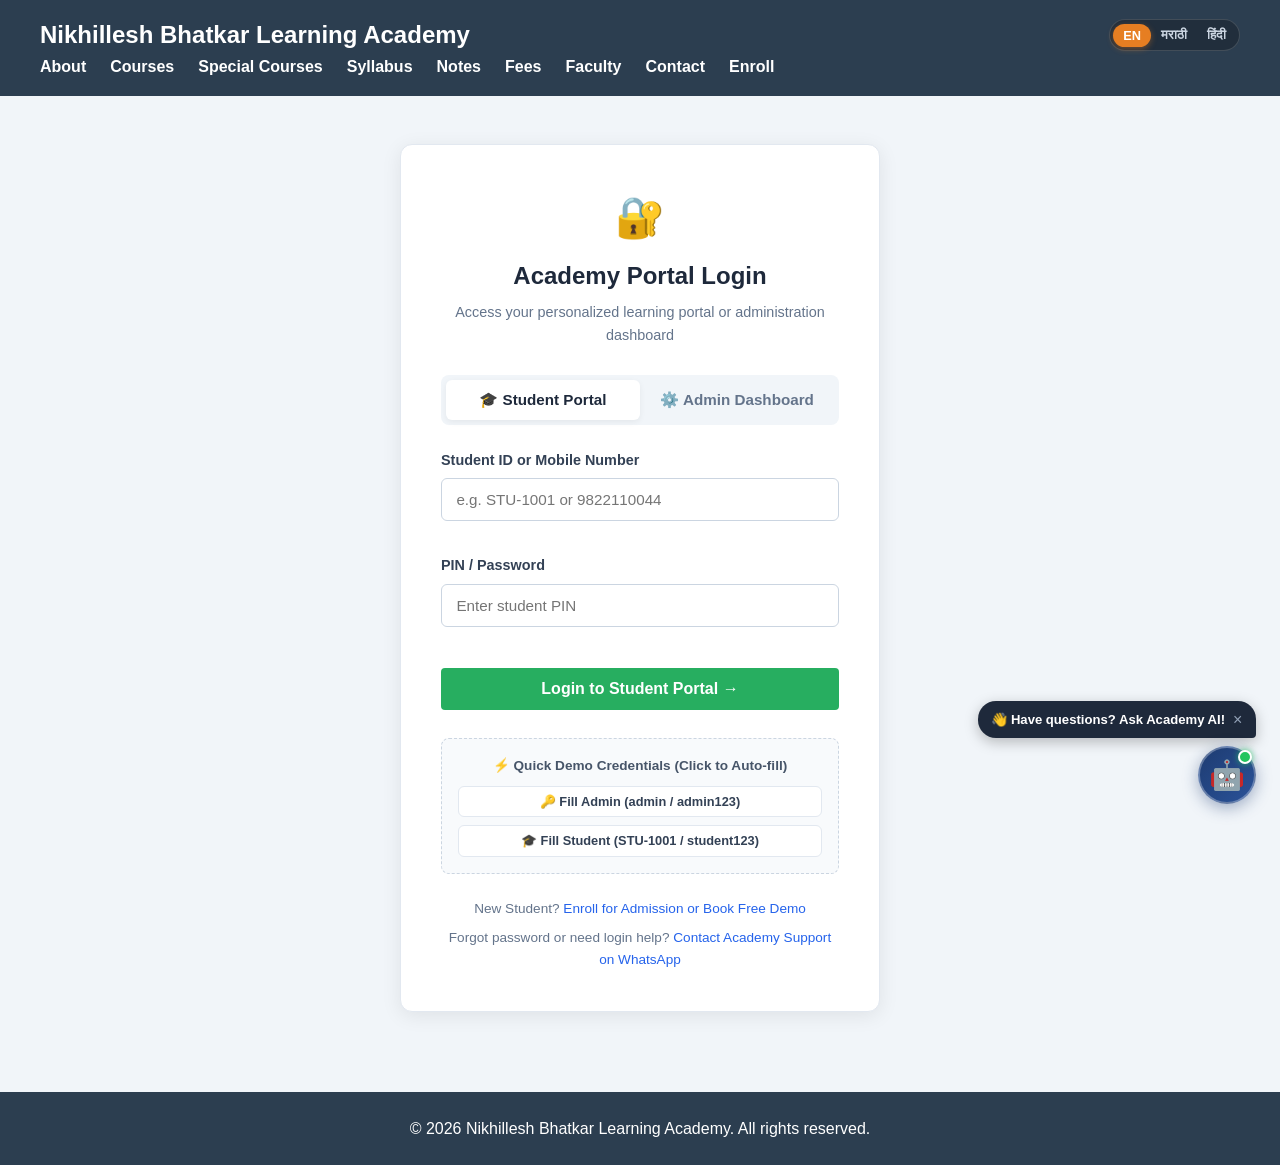
==== commit abdb0f4a: "feat: add Trilingual i18n support and Interactive Inquiry Chatbot with lead capture - Add comprehens" ====
--- a/admin.html
+++ b/admin.html
@@ -15,6 +15,12 @@
       <h2>🏛️ Nikhillesh Bhatkar Learning Academy — Admin Panel</h2>
     </div>
     <div class="admin-topbar-right">
+      <!-- Multi-Language Switcher -->
+      <div class="lang-switcher">
+        <button class="lang-btn active" data-lang="en" title="English">EN</button>
+        <button class="lang-btn" data-lang="mr" title="मराठी">मराठी</button>
+        <button class="lang-btn" data-lang="hi" title="हिंदी">हिंदी</button>
+      </div>
       <span class="admin-user-badge">👤 <strong id="adminDisplayName">Nikhillesh Bhatkar</strong> (Admin)</span>
       <a href="index.html" class="btn-topbar-link" target="_blank" title="View Public Website">🌐 View Website</a>
       <button class="btn-logout" id="adminLogoutBtn">Logout 🚪</button>
@@ -427,6 +433,7 @@
 
   <!-- Scripts -->
   <script src="auth.js"></script>
+  <script src="i18n.js"></script>
   <script src="admin.js"></script>
 </body>
 </html>
--- a/style.css
+++ b/style.css
@@ -74,6 +74,41 @@
   transition: color 0.2s;
 }
 header nav a:hover { color: #e67e22; }
+
+/* Language Switcher */
+.header-right-actions {
+  display: flex;
+  align-items: center;
+  gap: 1rem;
+}
+.lang-switcher {
+  display: inline-flex;
+  align-items: center;
+  background: rgba(0, 0, 0, 0.25);
+  padding: 3px;
+  border-radius: 20px;
+  border: 1px solid rgba(255, 255, 255, 0.15);
+}
+.lang-btn {
+  background: transparent;
+  color: #cbd5e1;
+  border: none;
+  padding: 4px 10px;
+  font-size: 0.8rem;
+  font-weight: 600;
+  border-radius: 16px;
+  cursor: pointer;
+  transition: all 0.2s ease;
+}
+.lang-btn:hover {
+  color: #fff;
+  background: rgba(255, 255, 255, 0.1);
+}
+.lang-btn.active {
+  background: #e67e22;
+  color: #fff;
+  box-shadow: 0 2px 6px rgba(230, 126, 34, 0.4);
+}
 
 /* Mobile menu toggle */
 .menu-toggle {
@@ -2171,3 +2206,356 @@
     align-items: flex-start;
   }
 }
+
+/* =========================================================
+   INTERACTIVE INQUIRY CHATBOT WIDGET STYLES
+   ========================================================= */
+.chatbot-trigger-wrapper {
+  position: fixed;
+  bottom: 96px;
+  right: 24px;
+  z-index: 998;
+  display: flex;
+  flex-direction: column;
+  align-items: flex-end;
+}
+
+.chatbot-teaser-bubble {
+  background: #1e293b;
+  color: #fff;
+  padding: 0.5rem 0.85rem;
+  border-radius: 18px 18px 4px 18px;
+  font-size: 0.82rem;
+  font-weight: 600;
+  box-shadow: 0 4px 14px rgba(0,0,0,0.25);
+  margin-bottom: 8px;
+  display: flex;
+  align-items: center;
+  gap: 0.5rem;
+  animation: fadeIn 0.3s ease;
+  white-space: nowrap;
+}
+.teaser-close-btn {
+  background: none;
+  border: none;
+  color: #94a3b8;
+  font-size: 1rem;
+  cursor: pointer;
+  line-height: 1;
+}
+.teaser-close-btn:hover {
+  color: #fff;
+}
+
+.chatbot-floating-btn {
+  width: 58px;
+  height: 58px;
+  border-radius: 50%;
+  background: linear-gradient(135deg, #1e3c72 0%, #2a5298 100%);
+  border: 2px solid rgba(255,255,255,0.3);
+  color: #fff;
+  display: flex;
+  align-items: center;
+  justify-content: center;
+  cursor: pointer;
+  box-shadow: 0 4px 16px rgba(30, 60, 114, 0.4);
+  position: relative;
+  transition: transform 0.25s ease, box-shadow 0.25s ease;
+}
+.chatbot-floating-btn:hover {
+  transform: scale(1.08);
+  box-shadow: 0 6px 22px rgba(30, 60, 114, 0.6);
+}
+.chatbot-floating-btn.active {
+  background: #e67e22;
+  box-shadow: 0 4px 16px rgba(230, 126, 34, 0.5);
+}
+.chatbot-btn-avatar {
+  font-size: 1.8rem;
+  line-height: 1;
+}
+.chatbot-online-dot {
+  position: absolute;
+  top: 2px;
+  right: 2px;
+  width: 14px;
+  height: 14px;
+  background: #22c55e;
+  border: 2px solid #fff;
+  border-radius: 50%;
+  box-shadow: 0 0 6px rgba(34, 197, 94, 0.8);
+}
+
+/* Chat Window Modal */
+.chatbot-window {
+  position: fixed;
+  bottom: 96px;
+  right: 24px;
+  width: 380px;
+  max-width: calc(100vw - 32px);
+  height: 540px;
+  max-height: calc(100vh - 120px);
+  background: #ffffff;
+  border-radius: 16px;
+  box-shadow: 0 12px 35px rgba(0, 0, 0, 0.22);
+  z-index: 1000;
+  display: flex;
+  flex-direction: column;
+  overflow: hidden;
+  border: 1px solid #cbd5e1;
+  animation: slideUpChat 0.25s cubic-bezier(0.16, 1, 0.3, 1);
+}
+
+@keyframes slideUpChat {
+  from {
+    opacity: 0;
+    transform: translateY(20px) scale(0.95);
+  }
+  to {
+    opacity: 1;
+    transform: translateY(0) scale(1);
+  }
+}
+
+.chatbot-header {
+  background: #1e293b;
+  color: #fff;
+  padding: 0.9rem 1.1rem;
+  display: flex;
+  justify-content: space-between;
+  align-items: center;
+  border-bottom: 1px solid rgba(255,255,255,0.1);
+}
+.chatbot-header-info {
+  display: flex;
+  align-items: center;
+  gap: 0.75rem;
+}
+.chatbot-header-avatar {
+  width: 38px;
+  height: 38px;
+  background: rgba(255,255,255,0.15);
+  border-radius: 50%;
+  display: flex;
+  align-items: center;
+  justify-content: center;
+  font-size: 1.4rem;
+}
+.chatbot-header h4 {
+  margin: 0;
+  font-size: 1rem;
+  font-weight: 600;
+  color: #fff;
+}
+.chatbot-header small {
+  color: #94a3b8;
+  font-size: 0.75rem;
+  display: flex;
+  align-items: center;
+  gap: 4px;
+}
+.online-pulse {
+  display: inline-block;
+  width: 8px;
+  height: 8px;
+  background: #22c55e;
+  border-radius: 50%;
+  box-shadow: 0 0 6px #22c55e;
+}
+.chatbot-header-actions {
+  display: flex;
+  align-items: center;
+  gap: 0.4rem;
+}
+.chat-btn-header {
+  background: rgba(255,255,255,0.1);
+  border: none;
+  color: #fff;
+  width: 30px;
+  height: 30px;
+  border-radius: 50%;
+  display: flex;
+  align-items: center;
+  justify-content: center;
+  cursor: pointer;
+  font-size: 0.85rem;
+  transition: background 0.2s;
+}
+.chat-btn-header:hover {
+  background: rgba(255,255,255,0.25);
+}
+
+/* Chat Messages */
+.chatbot-messages {
+  flex: 1;
+  padding: 1rem;
+  overflow-y: auto;
+  display: flex;
+  flex-direction: column;
+  gap: 0.85rem;
+  background: #f8fafc;
+}
+
+.chat-msg {
+  display: flex;
+  flex-direction: column;
+  max-width: 85%;
+  animation: fadeIn 0.2s ease;
+}
+.bot-msg {
+  align-self: flex-start;
+}
+.user-msg {
+  align-self: flex-end;
+}
+
+.chat-bubble {
+  padding: 0.75rem 1rem;
+  border-radius: 14px;
+  font-size: 0.9rem;
+  line-height: 1.5;
+}
+.bot-msg .chat-bubble {
+  background: #ffffff;
+  color: #1e293b;
+  border: 1px solid #e2e8f0;
+  border-bottom-left-radius: 3px;
+  box-shadow: 0 2px 6px rgba(0,0,0,0.04);
+}
+.user-msg .chat-bubble {
+  background: #1e3c72;
+  color: #ffffff;
+  border-bottom-right-radius: 3px;
+}
+
+.chat-time {
+  font-size: 0.7rem;
+  color: #94a3b8;
+  margin-top: 3px;
+  padding: 0 4px;
+}
+.user-msg .chat-time {
+  text-align: right;
+}
+
+/* WhatsApp Button inside chat */
+.btn-chat-wa {
+  display: inline-flex;
+  align-items: center;
+  gap: 6px;
+  background: #25D366;
+  color: #fff;
+  font-weight: 600;
+  font-size: 0.85rem;
+  padding: 0.45rem 0.9rem;
+  border-radius: 20px;
+  text-decoration: none;
+  margin-top: 0.5rem;
+  box-shadow: 0 2px 6px rgba(37,211,102,0.3);
+  transition: background 0.2s;
+}
+.btn-chat-wa:hover {
+  background: #1ebe57;
+}
+
+/* Chips Bar */
+.chatbot-chips-bar {
+  padding: 0.6rem 0.8rem;
+  background: #fff;
+  border-top: 1px solid #f1f5f9;
+  display: flex;
+  gap: 0.45rem;
+  overflow-x: auto;
+  white-space: nowrap;
+  scrollbar-width: thin;
+}
+.chatbot-chips-bar::-webkit-scrollbar {
+  height: 4px;
+}
+.chatbot-chips-bar::-webkit-scrollbar-thumb {
+  background: #cbd5e1;
+  border-radius: 4px;
+}
+
+.chat-chip {
+  background: #eff6ff;
+  border: 1px solid #bfdbfe;
+  color: #1e40af;
+  padding: 0.35rem 0.75rem;
+  border-radius: 16px;
+  font-size: 0.78rem;
+  font-weight: 600;
+  cursor: pointer;
+  flex-shrink: 0;
+  transition: all 0.2s ease;
+}
+.chat-chip:hover {
+  background: #dbeafe;
+  border-color: #93c5fd;
+  transform: translateY(-1px);
+}
+
+/* Chat Input Bar */
+.chatbot-input-form {
+  padding: 0.6rem 0.8rem;
+  background: #fff;
+  border-top: 1px solid #e2e8f0;
+  display: flex;
+  align-items: center;
+  gap: 0.5rem;
+}
+.chatbot-input-form input {
+  flex: 1;
+  padding: 0.65rem 0.9rem;
+  border: 1px solid #cbd5e1;
+  border-radius: 24px;
+  font-size: 0.9rem;
+  outline: none;
+  font-family: inherit;
+  transition: border-color 0.2s;
+}
+.chatbot-input-form input:focus {
+  border-color: #2563eb;
+}
+.chatbot-input-form button {
+  width: 38px;
+  height: 38px;
+  border-radius: 50%;
+  background: #e67e22;
+  color: #fff;
+  border: none;
+  display: flex;
+  align-items: center;
+  justify-content: center;
+  cursor: pointer;
+  flex-shrink: 0;
+  transition: background 0.2s, transform 0.2s;
+}
+.chatbot-input-form button:hover {
+  background: #d35400;
+  transform: scale(1.05);
+}
+
+/* Responsive adjustment for Mobile (≤480px) */
+@media (max-width: 480px) {
+  .chatbot-window {
+    bottom: 0;
+    right: 0;
+    left: 0;
+    width: 100vw;
+    max-width: 100vw;
+    height: 85vh;
+    max-height: 85vh;
+    border-radius: 16px 16px 0 0;
+  }
+  .chatbot-trigger-wrapper {
+    bottom: 84px;
+    right: 16px;
+  }
+  .floating-whatsapp {
+    bottom: 16px;
+    right: 16px;
+    width: 52px;
+    height: 52px;
+  }
+}
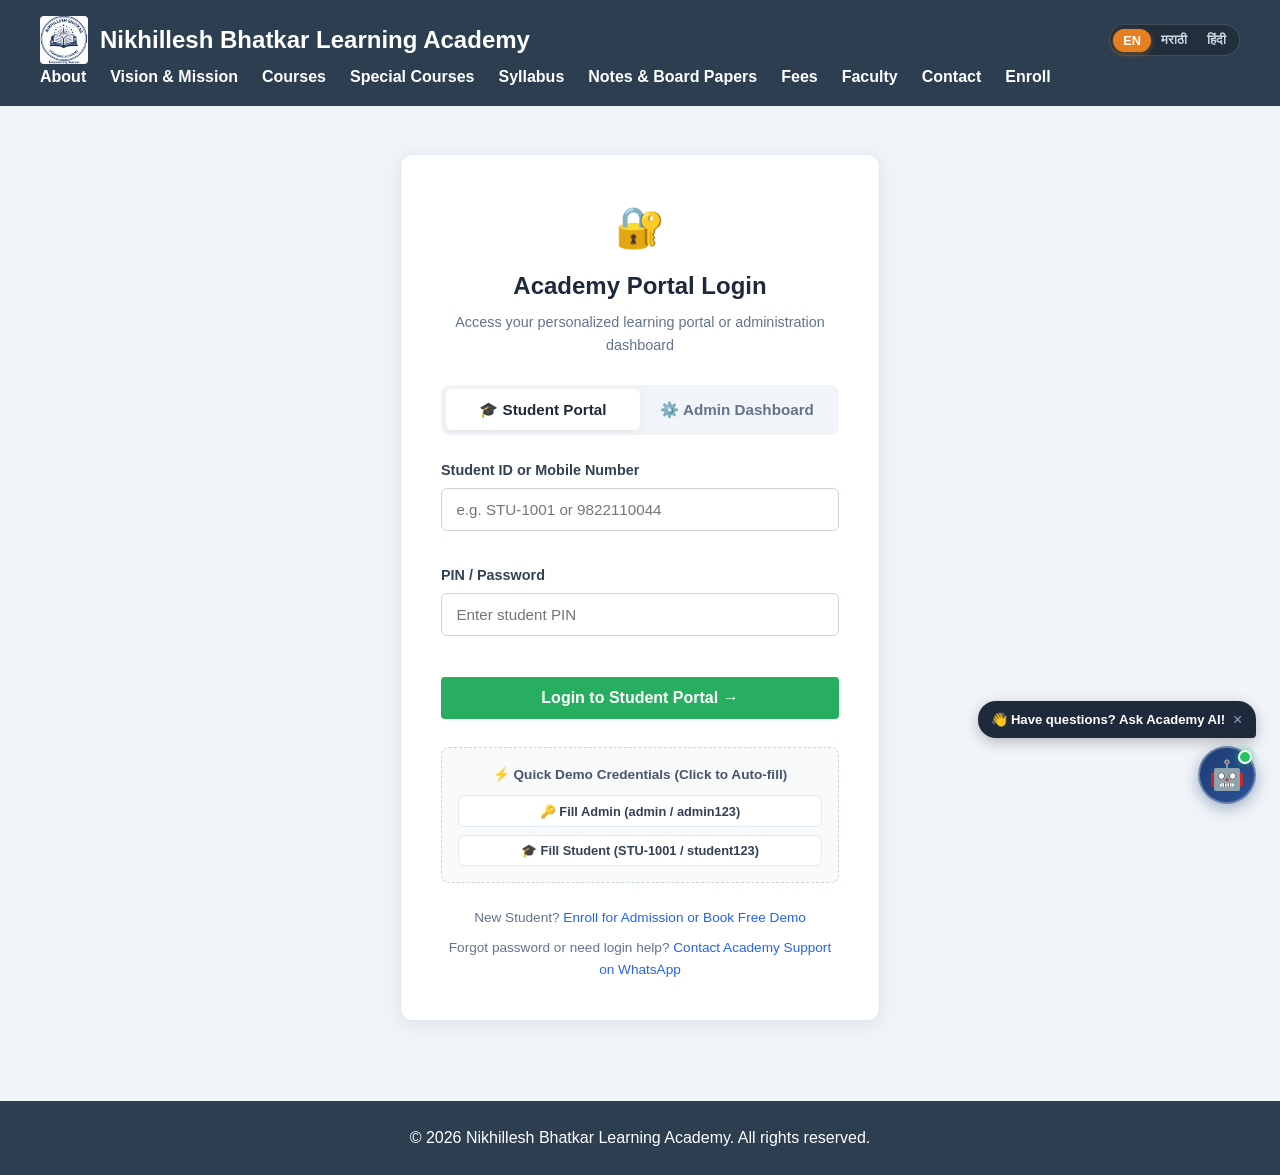
==== commit 07d4b764: "feat: complete Vision & Mission, Hall of Fame, Board PYQ papers, and enhanced Admin/Student portals " ====
--- a/admin.html
+++ b/admin.html
@@ -4,6 +4,7 @@
   <meta charset="UTF-8">
   <title>Admin Dashboard — Nikhillesh Bhatkar Learning Academy</title>
   <meta name="viewport" content="width=device-width, initial-scale=1.0">
+  <link rel="icon" type="image/png" href="logo.png">
   <link rel="stylesheet" href="style.css">
 </head>
 <body class="dashboard-body">
@@ -12,6 +13,7 @@
   <header class="admin-topbar">
     <div class="admin-topbar-left">
       <button class="sidebar-toggle-btn" id="sidebarToggleBtn" aria-label="Toggle Sidebar">☰</button>
+      <img src="logo.png" alt="Academy Logo" class="topbar-logo" onerror="this.style.display='none'">
       <h2>🏛️ Nikhillesh Bhatkar Learning Academy — Admin Panel</h2>
     </div>
     <div class="admin-topbar-right">
@@ -35,10 +37,18 @@
         <ul>
           <li><button class="nav-item active" data-tab="tab-overview">📊 Dashboard Overview</button></li>
           <li><button class="nav-item" data-tab="tab-students">👨‍🎓 Student Management</button></li>
-          <li><button class="nav-item" data-tab="tab-notes">📚 Notes &amp; Study Materials</button></li>
+          <li><button class="nav-item" data-tab="tab-notes">📚 Notes &amp; Formulas</button></li>
+          <li><button class="nav-item" data-tab="tab-papers">📝 Board Question Papers</button></li>
           <li><button class="nav-item" data-tab="tab-notices">📢 Notice Board &amp; Alerts</button></li>
           <li><button class="nav-item" data-tab="tab-inquiries">📥 Inquiries &amp; Demo Leads</button></li>
           <li><button class="nav-item" data-tab="tab-settings">⚙️ Settings &amp; Backup</button></li>
+          <li><button class="nav-item" data-tab="tab-tests">📈 Test Marks &amp; Reports</button></li>
+          <li><button class="nav-item" data-tab="tab-attendance">📋 Attendance Tracker</button></li>
+          <li><button class="nav-item" data-tab="tab-doubts">❓ Student Doubt Box</button></li>
+          <li><button class="nav-item" data-tab="tab-fees">💰 Fee Receipts &amp; UPI</button></li>
+          <li><button class="nav-item" data-tab="tab-timetable">🗓️ Timetable Manager</button></li>
+          <li><button class="nav-item" data-tab="tab-toppers">🏆 Hall of Fame</button></li>
+          <li><button class="nav-item" data-tab="tab-whatsapp">💬 WhatsApp Alerts</button></li>
         </ul>
       </nav>
       <div class="sidebar-footer">
@@ -57,6 +67,7 @@
           <div class="quick-actions">
             <button class="btn-primary" id="quickAddStudentBtn">+ Add Student</button>
             <button class="btn-primary" id="quickAddNoteBtn">+ Upload Note</button>
+            <button class="btn-primary" id="quickAddPaperBtn">+ Upload Paper</button>
             <button class="btn-primary" id="quickAddNoticeBtn">+ Post Notice</button>
           </div>
         </div>
@@ -73,8 +84,15 @@
           <div class="metric-card">
             <div class="metric-icon">📚</div>
             <div class="metric-info">
-              <span class="metric-label">Study Notes &amp; Materials</span>
+              <span class="metric-label">Study Notes &amp; Formulas</span>
               <h3 id="statTotalNotes">9</h3>
+            </div>
+          </div>
+          <div class="metric-card">
+            <div class="metric-icon">📝</div>
+            <div class="metric-info">
+              <span class="metric-label">Board Papers &amp; PYQs</span>
+              <h3 id="statTotalPapers">14</h3>
             </div>
           </div>
           <div class="metric-card">
@@ -214,6 +232,52 @@
         </div>
       </section>
 
+      <!-- ================= 3B. BOARD QUESTION PAPERS TAB ================= -->
+      <section id="tab-papers" class="admin-tab-content">
+        <div class="section-title-row">
+          <h2>📝 Maharashtra Board Question Papers &amp; Solutions</h2>
+          <button class="btn-primary" id="openAddPaperModalBtn">+ Upload New Question Paper</button>
+        </div>
+
+        <!-- Papers Filter -->
+        <div class="table-filter-bar">
+          <input type="text" id="paperSearchInput" placeholder="🔍 Search papers by year, subject, type, or title...">
+          <select id="paperStandardFilter">
+            <option value="all">All Standards</option>
+            <option value="Standard 10 (SSC)">Standard 10 (SSC)</option>
+            <option value="Standard 12 (HSC)">Standard 12 (HSC)</option>
+            <option value="Standard 9">Standard 9</option>
+            <option value="Standard 8">Standard 8</option>
+            <option value="Special: Stock Market">Stock Market</option>
+            <option value="Special: AI & Generative AI">AI Mastery</option>
+          </select>
+          <select id="paperTypeFilter">
+            <option value="all">All Paper Categories</option>
+            <option value="Board PYQ">Board PYQ (Past Exam)</option>
+            <option value="Model Paper">Model Paper / Mock</option>
+            <option value="SCERT Question Bank">SCERT Question Bank</option>
+          </select>
+        </div>
+
+        <!-- Papers Table -->
+        <div class="table-responsive">
+          <table class="data-table">
+            <thead>
+              <tr>
+                <th>Title &amp; Subject</th>
+                <th>Standard</th>
+                <th>Year / Session</th>
+                <th>Type</th>
+                <th>Marks</th>
+                <th>Solution Key</th>
+                <th>Actions</th>
+              </tr>
+            </thead>
+            <tbody id="papersTableBody"></tbody>
+          </table>
+        </div>
+      </section>
+
       <!-- ================= 4. NOTICES TAB ================= -->
       <section id="tab-notices" class="admin-tab-content">
         <div class="section-title-row">
@@ -323,6 +387,208 @@
         </div>
       </section>
 
+      <!-- ================= 7. TEST MARKS & REPORT CARDS ================= -->
+      <section id="tab-tests" class="admin-tab-content">
+        <div class="section-title-row">
+          <h2>📈 Student Test Marks &amp; Report Cards</h2>
+          <button class="btn-primary" id="openAddTestBtn">+ Add Test Result</button>
+        </div>
+        <div class="table-filter-bar">
+          <input type="text" id="testSearchInput" placeholder="🔍 Search by student name or test title...">
+          <select id="testStandardFilter">
+            <option value="all">All Standards</option>
+            <option value="Standard 8">Standard 8</option>
+            <option value="Standard 9">Standard 9</option>
+            <option value="Standard 10 (SSC)">Standard 10 (SSC)</option>
+            <option value="Standard 12 (HSC)">Standard 12 (HSC)</option>
+            <option value="Special">Special Courses</option>
+          </select>
+        </div>
+        <div class="table-responsive">
+          <table class="data-table">
+            <thead>
+              <tr>
+                <th>Student</th>
+                <th>Standard</th>
+                <th>Test / Exam</th>
+                <th>Subject</th>
+                <th>Date</th>
+                <th>Marks</th>
+                <th>Grade</th>
+                <th>Actions</th>
+              </tr>
+            </thead>
+            <tbody id="testsTableBody"></tbody>
+          </table>
+        </div>
+      </section>
+
+      <!-- ================= 8. ATTENDANCE TRACKER ================= -->
+      <section id="tab-attendance" class="admin-tab-content">
+        <div class="section-title-row">
+          <h2>📋 Daily Attendance Tracker</h2>
+          <button class="btn-primary" id="markTodayAttendanceBtn">📝 Mark Today's Attendance</button>
+        </div>
+        <div class="table-responsive">
+          <table class="data-table">
+            <thead>
+              <tr>
+                <th>Student ID</th>
+                <th>Student Name</th>
+                <th>Standard</th>
+                <th>Total Lectures</th>
+                <th>Attended</th>
+                <th>Attendance %</th>
+                <th>Last Marked</th>
+                <th>Today</th>
+              </tr>
+            </thead>
+            <tbody id="attendanceTableBody"></tbody>
+          </table>
+        </div>
+      </section>
+
+      <!-- ================= 9. STUDENT DOUBT BOX ================= -->
+      <section id="tab-doubts" class="admin-tab-content">
+        <div class="section-title-row">
+          <h2>❓ Student Doubt Box &amp; Q&amp;A</h2>
+        </div>
+        <div class="table-filter-bar">
+          <select id="doubtStatusFilter">
+            <option value="all">All Doubts</option>
+            <option value="Pending">Pending (Unanswered)</option>
+            <option value="Resolved">Resolved</option>
+          </select>
+        </div>
+        <div id="doubtsListContainer" class="doubts-container"></div>
+      </section>
+
+      <!-- ================= 10. FEE RECEIPTS & UPI ================= -->
+      <section id="tab-fees" class="admin-tab-content">
+        <div class="section-title-row">
+          <h2>💰 Fee Collection, UPI QR &amp; Receipts</h2>
+          <div class="action-btn-group">
+            <button class="btn-primary" id="openAddReceiptBtn">+ Record Payment</button>
+            <button class="btn-secondary" id="exportReceiptsCsvBtn">📥 Export Receipts</button>
+          </div>
+        </div>
+
+        <div class="dashboard-split-grid">
+          <!-- UPI QR Code Card -->
+          <div class="dash-card upi-qr-card">
+            <h3>📱 Academy UPI QR Code — Scan to Pay</h3>
+            <div class="upi-qr-display">
+              <div class="upi-qr-placeholder">
+                <div class="qr-box-visual">
+                  <div style="font-size:80px;text-align:center;">📱</div>
+                  <p style="text-align:center;font-weight:bold;margin-top:8px;">Scan with any UPI app</p>
+                </div>
+                <div class="upi-details-box">
+                  <p><strong>UPI ID:</strong> <code>nikhileshbhatkar379@oksbi</code></p>
+                  <p><strong>Name:</strong> Nikhillesh Bhatkar</p>
+                  <p><strong>Bank:</strong> SBI (State Bank of India)</p>
+                  <p style="margin-top:8px;"><small>Accepts: GPay • PhonePe • Paytm • BHIM • Amazon Pay</small></p>
+                </div>
+              </div>
+            </div>
+          </div>
+
+          <!-- Recent Receipts -->
+          <div class="dash-card">
+            <h3>🧾 Recent Fee Receipts</h3>
+            <div class="table-responsive">
+              <table class="data-table">
+                <thead>
+                  <tr>
+                    <th>Receipt #</th>
+                    <th>Student</th>
+                    <th>Amount</th>
+                    <th>Mode</th>
+                    <th>Date</th>
+                    <th>Actions</th>
+                  </tr>
+                </thead>
+                <tbody id="receiptsTableBody"></tbody>
+              </table>
+            </div>
+          </div>
+        </div>
+      </section>
+
+      <!-- ================= 11. TIMETABLE MANAGER ================= -->
+      <section id="tab-timetable" class="admin-tab-content">
+        <div class="section-title-row">
+          <h2>🗓️ Batch Timetable &amp; Lecture Schedule</h2>
+        </div>
+        <div class="table-responsive">
+          <table class="data-table timetable-table">
+            <thead>
+              <tr>
+                <th>Standard / Course</th>
+                <th>Days</th>
+                <th>Time Slot</th>
+                <th>Subjects</th>
+                <th>Faculty</th>
+                <th>Room</th>
+              </tr>
+            </thead>
+            <tbody id="timetableTableBody"></tbody>
+          </table>
+        </div>
+      </section>
+
+      <!-- ================= 12. HALL OF FAME ================= -->
+      <section id="tab-toppers" class="admin-tab-content">
+        <div class="section-title-row">
+          <h2>🏆 Hall of Fame — Academy Toppers &amp; Achievements</h2>
+          <button class="btn-primary" id="openAddTopperBtn">+ Add Topper</button>
+        </div>
+        <div id="toppersGalleryAdmin" class="toppers-gallery-grid"></div>
+      </section>
+
+      <!-- ================= 13. WHATSAPP QUICK ALERTS ================= -->
+      <section id="tab-whatsapp" class="admin-tab-content">
+        <div class="section-title-row">
+          <h2>💬 1-Click WhatsApp Parent Alerts</h2>
+        </div>
+        <p class="section-subtitle">Select a student, choose message type, and send pre-filled WhatsApp messages instantly to parents.</p>
+
+        <div class="dashboard-split-grid">
+          <div class="dash-card">
+            <h3>📱 Quick Alert Sender</h3>
+            <div class="admin-form">
+              <div class="form-group">
+                <label for="waStudentSelect">Select Student</label>
+                <select id="waStudentSelect"></select>
+              </div>
+              <div class="form-group">
+                <label>Message Type</label>
+                <div class="wa-type-buttons">
+                  <button class="btn-wa-type" data-wa-type="fee" onclick="sendWhatsAppAlert('fee')">💰 Fee Due Reminder</button>
+                  <button class="btn-wa-type" data-wa-type="test" onclick="sendWhatsAppAlert('test')">📊 Test Marks Alert</button>
+                  <button class="btn-wa-type" data-wa-type="absent" onclick="sendWhatsAppAlert('absent')">⚠️ Absence Notice</button>
+                  <button class="btn-wa-type" data-wa-type="notice" onclick="sendWhatsAppAlert('notice')">📢 General Notice</button>
+                  <button class="btn-wa-type" data-wa-type="custom" onclick="sendWhatsAppAlert('custom')">✏️ Custom Message</button>
+                </div>
+              </div>
+              <div class="form-group" id="customMsgGroup" style="display:none;">
+                <label for="waCustomMsg">Custom Message</label>
+                <textarea id="waCustomMsg" rows="3" placeholder="Type your custom message here..."></textarea>
+              </div>
+            </div>
+          </div>
+
+          <div class="dash-card">
+            <h3>📋 Bulk Alerts — All Parents</h3>
+            <div class="wa-bulk-buttons">
+              <button class="btn-primary" onclick="sendBulkWhatsAppAlert('fee')">💰 Fee Reminder to All Pending</button>
+              <button class="btn-primary" onclick="sendBulkWhatsAppAlert('notice')">📢 Notice Broadcast to All Parents</button>
+              <button class="btn-secondary" onclick="sendBulkWhatsAppAlert('welcome')">🎉 Welcome Message to All</button>
+            </div>
+          </div>
+        </div>
+      </section>
+
     </main>
   </div>
 
@@ -431,6 +697,270 @@
     </div>
   </div>
 
+  <!-- Add / Edit Board Question Paper Modal -->
+  <div id="paperModal" class="modal-overlay" style="display:none;">
+    <div class="modal-card">
+      <div class="modal-header">
+        <h3 id="paperModalTitle">Upload / Add Board Question Paper</h3>
+        <button class="modal-close" onclick="closePaperModal()">&times;</button>
+      </div>
+      <form id="paperModalForm" class="modal-form">
+        <div class="form-group">
+          <label for="modalPaperTitle">Paper Title <span class="required">*</span></label>
+          <input type="text" id="modalPaperTitle" placeholder="e.g. Class 10 SSC Mathematics Part 1 March 2024 Board Paper" required>
+        </div>
+        <div class="form-group">
+          <label for="modalPaperStandard">Standard / Class <span class="required">*</span></label>
+          <select id="modalPaperStandard" required>
+            <option value="Standard 10 (SSC)">Standard 10 (SSC)</option>
+            <option value="Standard 12 (HSC)">Standard 12 (HSC)</option>
+            <option value="Standard 9">Standard 9</option>
+            <option value="Standard 8">Standard 8</option>
+            <option value="Special: Stock Market">Special: Stock Market</option>
+            <option value="Special: AI & Generative AI">Special: AI &amp; Generative AI</option>
+          </select>
+        </div>
+        <div class="form-group">
+          <label for="modalPaperSubject">Subject <span class="required">*</span></label>
+          <input type="text" id="modalPaperSubject" placeholder="e.g. Mathematics Part 1 (Algebra)" required>
+        </div>
+        <div class="form-row-2">
+          <div class="form-group">
+            <label for="modalPaperYear">Year / Session <span class="required">*</span></label>
+            <input type="text" id="modalPaperYear" placeholder="e.g. March 2024" required>
+          </div>
+          <div class="form-group">
+            <label for="modalPaperType">Paper Category <span class="required">*</span></label>
+            <select id="modalPaperType" required>
+              <option value="Board PYQ">Board PYQ (Past Exam)</option>
+              <option value="Model Paper">Model Paper / Preliminary Mock</option>
+              <option value="SCERT Question Bank">SCERT Official Question Bank</option>
+            </select>
+          </div>
+        </div>
+        <div class="form-row-2">
+          <div class="form-group">
+            <label for="modalPaperMarks">Total Marks</label>
+            <input type="text" id="modalPaperMarks" placeholder="e.g. 40 Marks" value="40 Marks">
+          </div>
+          <div class="form-group">
+            <label for="modalPaperDuration">Duration</label>
+            <input type="text" id="modalPaperDuration" placeholder="e.g. 2 Hours" value="2 Hours">
+          </div>
+        </div>
+        <div class="form-group">
+          <label for="modalPaperDesc">Description &amp; Key Topics Included <span class="required">*</span></label>
+          <textarea id="modalPaperDesc" rows="3" placeholder="Official board examination question paper with worked-out solutions and marking scheme..." required></textarea>
+        </div>
+        <div class="modal-actions">
+          <button type="submit" class="btn-primary">Save Question Paper</button>
+          <button type="button" class="btn-secondary" onclick="closePaperModal()">Cancel</button>
+        </div>
+      </form>
+    </div>
+  </div>
+
+  <!-- Add Test Result Modal -->
+  <div id="testModal" class="modal-overlay" style="display:none;">
+    <div class="modal-card">
+      <div class="modal-header">
+        <h3>Add Test / Exam Result</h3>
+        <button class="modal-close" onclick="document.getElementById('testModal').style.display='none'">&times;</button>
+      </div>
+      <form id="testModalForm" class="modal-form">
+        <div class="form-group">
+          <label for="modalTestStudent">Student <span class="required">*</span></label>
+          <select id="modalTestStudent" required></select>
+        </div>
+        <div class="form-group">
+          <label for="modalTestTitle">Test / Exam Title <span class="required">*</span></label>
+          <input type="text" id="modalTestTitle" placeholder="e.g. Chapter 1: Linear Equations Unit Test" required>
+        </div>
+        <div class="form-group">
+          <label for="modalTestSubject">Subject <span class="required">*</span></label>
+          <input type="text" id="modalTestSubject" placeholder="e.g. Mathematics Part 1 (Algebra)" required>
+        </div>
+        <div class="form-group">
+          <label for="modalTestDate">Test Date</label>
+          <input type="date" id="modalTestDate" required>
+        </div>
+        <div class="form-group">
+          <label for="modalTestTotal">Total Marks <span class="required">*</span></label>
+          <input type="number" id="modalTestTotal" placeholder="e.g. 40" required>
+        </div>
+        <div class="form-group">
+          <label for="modalTestObtained">Marks Obtained <span class="required">*</span></label>
+          <input type="number" id="modalTestObtained" placeholder="e.g. 36" required>
+        </div>
+        <div class="form-group">
+          <label for="modalTestRemarks">Teacher's Remarks</label>
+          <textarea id="modalTestRemarks" rows="2" placeholder="e.g. Good attempt. Practice more numericals."></textarea>
+        </div>
+        <div class="modal-actions">
+          <button type="submit" class="btn-primary">Save Test Result</button>
+          <button type="button" class="btn-secondary" onclick="document.getElementById('testModal').style.display='none'">Cancel</button>
+        </div>
+      </form>
+    </div>
+  </div>
+
+  <!-- Add Receipt Modal -->
+  <div id="receiptModal" class="modal-overlay" style="display:none;">
+    <div class="modal-card">
+      <div class="modal-header">
+        <h3>Record Fee Payment</h3>
+        <button class="modal-close" onclick="document.getElementById('receiptModal').style.display='none'">&times;</button>
+      </div>
+      <form id="receiptModalForm" class="modal-form">
+        <div class="form-group">
+          <label for="modalReceiptStudent">Student <span class="required">*</span></label>
+          <select id="modalReceiptStudent" required></select>
+        </div>
+        <div class="form-group">
+          <label for="modalReceiptAmount">Amount (₹) <span class="required">*</span></label>
+          <input type="number" id="modalReceiptAmount" placeholder="e.g. 1000" required>
+        </div>
+        <div class="form-group">
+          <label for="modalReceiptTerm">Payment Term / Description <span class="required">*</span></label>
+          <input type="text" id="modalReceiptTerm" placeholder="e.g. Month of October 2026" required>
+        </div>
+        <div class="form-group">
+          <label for="modalReceiptMode">Payment Mode</label>
+          <select id="modalReceiptMode">
+            <option value="UPI (GPay)">UPI (GPay)</option>
+            <option value="UPI (PhonePe)">UPI (PhonePe)</option>
+            <option value="UPI (Paytm)">UPI (Paytm)</option>
+            <option value="UPI (BHIM)">UPI (BHIM)</option>
+            <option value="Cash">Cash</option>
+            <option value="Bank Transfer">Bank Transfer</option>
+          </select>
+        </div>
+        <div class="form-group">
+          <label for="modalReceiptTxnId">Transaction / Reference ID</label>
+          <input type="text" id="modalReceiptTxnId" placeholder="e.g. UPI/261001/982211">
+        </div>
+        <div class="modal-actions">
+          <button type="submit" class="btn-primary">Save Receipt &amp; Mark Paid</button>
+          <button type="button" class="btn-secondary" onclick="document.getElementById('receiptModal').style.display='none'">Cancel</button>
+        </div>
+      </form>
+    </div>
+  </div>
+
+  <!-- Add Topper Modal -->
+  <div id="topperModal" class="modal-overlay" style="display:none;">
+    <div class="modal-card">
+      <div class="modal-header">
+        <h3>Add Topper / Achievement</h3>
+        <button class="modal-close" onclick="document.getElementById('topperModal').style.display='none'">&times;</button>
+      </div>
+      <form id="topperModalForm" class="modal-form">
+        <div class="form-group">
+          <label for="modalTopperName">Student Name <span class="required">*</span></label>
+          <input type="text" id="modalTopperName" placeholder="e.g. Sayali Sawant" required>
+        </div>
+        <div class="form-group">
+          <label for="modalTopperScore">Score / Percentage <span class="required">*</span></label>
+          <input type="text" id="modalTopperScore" placeholder="e.g. 96.4%" required>
+        </div>
+        <div class="form-group">
+          <label for="modalTopperExam">Exam Name</label>
+          <input type="text" id="modalTopperExam" placeholder="e.g. SSC Board Exam" required>
+        </div>
+        <div class="form-group">
+          <label for="modalTopperYear">Year</label>
+          <input type="text" id="modalTopperYear" placeholder="e.g. 2025" required>
+        </div>
+        <div class="form-group">
+          <label for="modalTopperSubjects">Subject Highlights</label>
+          <input type="text" id="modalTopperSubjects" placeholder="e.g. Maths: 100/100 • Science: 98/100">
+        </div>
+        <div class="form-group">
+          <label for="modalTopperQuote">Student / Parent Testimonial</label>
+          <textarea id="modalTopperQuote" rows="2" placeholder="What the student or parent says about the academy..."></textarea>
+        </div>
+        <div class="modal-actions">
+          <button type="submit" class="btn-primary">Add to Hall of Fame</button>
+          <button type="button" class="btn-secondary" onclick="document.getElementById('topperModal').style.display='none'">Cancel</button>
+        </div>
+      </form>
+    </div>
+  </div>
+
+  <!-- Doubt Reply Modal -->
+  <div id="doubtReplyModal" class="modal-overlay" style="display:none;">
+    <div class="modal-card">
+      <div class="modal-header">
+        <h3>Reply to Student Doubt</h3>
+        <button class="modal-close" onclick="document.getElementById('doubtReplyModal').style.display='none'">&times;</button>
+      </div>
+      <form id="doubtReplyForm" class="modal-form">
+        <input type="hidden" id="modalDoubtId">
+        <div class="form-group">
+          <label>Student's Question:</label>
+          <p id="modalDoubtQuestion" style="background:#f0f0f0;padding:12px;border-radius:8px;font-style:italic;"></p>
+        </div>
+        <div class="form-group">
+          <label for="modalDoubtReply">Your Answer / Solution <span class="required">*</span></label>
+          <textarea id="modalDoubtReply" rows="4" placeholder="Type your detailed answer or solution with steps..." required></textarea>
+        </div>
+        <div class="form-group">
+          <label for="modalDoubtRepliedBy">Answered By</label>
+          <select id="modalDoubtRepliedBy">
+            <option value="Nikhillesh Bhatkar Sir">Nikhillesh Bhatkar Sir</option>
+            <option value="Amit Pawaskar Sir">Amit Pawaskar Sir</option>
+          </select>
+        </div>
+        <div class="modal-actions">
+          <button type="submit" class="btn-primary">Submit Answer</button>
+          <button type="button" class="btn-secondary" onclick="document.getElementById('doubtReplyModal').style.display='none'">Cancel</button>
+        </div>
+      </form>
+    </div>
+  </div>
+
+  <!-- Print Receipt Modal -->
+  <div id="printReceiptModal" class="modal-overlay" style="display:none;">
+    <div class="modal-card modal-print-receipt">
+      <div class="modal-header">
+        <h3>🧾 Fee Receipt — Nikhillesh Bhatkar Learning Academy</h3>
+        <button class="modal-close" onclick="document.getElementById('printReceiptModal').style.display='none'">&times;</button>
+      </div>
+      <div id="printReceiptContent" class="receipt-print-area">
+        <!-- Generated receipt content will appear here -->
+      </div>
+      <div class="modal-actions">
+        <button class="btn-primary" onclick="window.print()">🖨️ Print Receipt</button>
+        <button class="btn-secondary" onclick="document.getElementById('printReceiptModal').style.display='none'">Close</button>
+      </div>
+    </div>
+  </div>
+
+  <!-- Attendance Marking Modal -->
+  <div id="attendanceModal" class="modal-overlay" style="display:none;">
+    <div class="modal-card">
+      <div class="modal-header">
+        <h3>📝 Mark Today's Attendance</h3>
+        <button class="modal-close" onclick="document.getElementById('attendanceModal').style.display='none'">&times;</button>
+      </div>
+      <div class="admin-form">
+        <div class="form-group">
+          <label for="attendanceDateInput">Date</label>
+          <input type="date" id="attendanceDateInput">
+        </div>
+        <div class="form-group">
+          <label for="attendanceTopicInput">Today's Topic / Chapter</label>
+          <input type="text" id="attendanceTopicInput" placeholder="e.g. SSC Geometry - Chapter 3 Circle">
+        </div>
+        <div id="attendanceChecklistContainer" class="attendance-checklist"></div>
+        <div class="modal-actions">
+          <button class="btn-primary" id="saveAttendanceBtn">✅ Save Attendance</button>
+          <button class="btn-secondary" onclick="document.getElementById('attendanceModal').style.display='none'">Cancel</button>
+        </div>
+      </div>
+    </div>
+  </div>
+
   <!-- Scripts -->
   <script src="auth.js"></script>
   <script src="i18n.js"></script>
--- a/style.css
+++ b/style.css
@@ -252,11 +252,284 @@
 .section-subtitle {
   text-align: center;
   color: #666;
-  margin-bottom: 2rem;
   font-size: 1.05rem;
   max-width: 800px;
-  margin-left: auto;
-  margin-right: auto;
+  margin: 0 auto 2rem;
+}
+
+/* =====================================
+   VISION & MISSION SECTION STYLES
+   ===================================== */
+.vision-mission-section {
+  background: linear-gradient(135deg, #f8fafc 0%, #f1f5f9 60%, #eff6ff 100%);
+  position: relative;
+  overflow: hidden;
+  border-top: 1px solid #e2e8f0;
+  border-bottom: 1px solid #e2e8f0;
+}
+
+.section-badge-center {
+  text-align: center;
+  margin-bottom: 0.85rem;
+}
+
+.academy-pill-badge {
+  display: inline-block;
+  background: #fff7ed;
+  color: #c2410c;
+  border: 1px solid #ffedd5;
+  font-size: 0.78rem;
+  font-weight: 800;
+  letter-spacing: 1px;
+  text-transform: uppercase;
+  padding: 0.4rem 1.15rem;
+  border-radius: 9999px;
+  box-shadow: 0 1px 3px rgba(194, 65, 12, 0.08);
+}
+
+.vm-grid {
+  display: grid;
+  grid-template-columns: repeat(auto-fit, minmax(360px, 1fr));
+  gap: 2rem;
+  max-width: 1140px;
+  margin: 2.5rem auto 3rem;
+}
+
+.vm-card {
+  background: #ffffff;
+  border-radius: 16px;
+  border: 1px solid #e2e8f0;
+  box-shadow: 0 10px 25px -5px rgba(15, 23, 42, 0.06), 0 8px 10px -6px rgba(15, 23, 42, 0.04);
+  overflow: hidden;
+  display: flex;
+  flex-direction: column;
+  transition: transform 0.25s ease, box-shadow 0.25s ease;
+  position: relative;
+}
+
+.vm-card:hover {
+  transform: translateY(-5px);
+  box-shadow: 0 20px 30px -10px rgba(15, 23, 42, 0.12);
+}
+
+.vm-vision-card {
+  border-top: 5px solid #2563eb;
+}
+
+.vm-mission-card {
+  border-top: 5px solid #e67e22;
+}
+
+.vm-card-header {
+  padding: 1.75rem 1.75rem 1.25rem;
+  display: flex;
+  align-items: center;
+  gap: 1.25rem;
+  background: #fafafa;
+  border-bottom: 1px solid #f1f5f9;
+}
+
+.vm-icon-bubble {
+  width: 58px;
+  height: 58px;
+  border-radius: 14px;
+  display: flex;
+  align-items: center;
+  justify-content: center;
+  font-size: 1.9rem;
+  flex-shrink: 0;
+  box-shadow: 0 4px 10px rgba(0, 0, 0, 0.06);
+}
+
+.vm-vision-card .vm-icon-bubble {
+  background: linear-gradient(135deg, #dbeafe 0%, #bfdbfe 100%);
+  color: #1e40af;
+}
+
+.vm-mission-card .vm-icon-bubble {
+  background: linear-gradient(135deg, #ffedd5 0%, #fed7aa 100%);
+  color: #c2410c;
+}
+
+.vm-tag {
+  display: block;
+  font-size: 0.72rem;
+  font-weight: 800;
+  letter-spacing: 1.2px;
+  text-transform: uppercase;
+  margin-bottom: 0.2rem;
+}
+
+.vm-vision-card .vm-tag {
+  color: #2563eb;
+}
+
+.vm-mission-card .vm-tag {
+  color: #ea580c;
+}
+
+.vm-header-text h3 {
+  font-size: 1.5rem;
+  color: #0f172a;
+  margin: 0;
+  font-weight: 800;
+}
+
+.vm-card-body {
+  padding: 1.75rem;
+  display: flex;
+  flex-direction: column;
+  gap: 1.5rem;
+  flex-grow: 1;
+}
+
+.vm-quote {
+  font-size: 1.05rem;
+  line-height: 1.7;
+  color: #1e293b;
+  font-style: italic;
+  position: relative;
+  padding: 1rem 1.25rem;
+  background: #f8fafc;
+  border-radius: 8px;
+  border-left: 4px solid #cbd5e1;
+  margin: 0;
+}
+
+.vm-vision-card .vm-quote {
+  border-left-color: #3b82f6;
+  background: #f0f7ff;
+}
+
+.vm-mission-card .vm-quote {
+  border-left-color: #f97316;
+  background: #fffaf5;
+}
+
+.vm-highlights {
+  display: flex;
+  flex-direction: column;
+  gap: 1rem;
+}
+
+.vm-highlight-item {
+  display: flex;
+  align-items: flex-start;
+  gap: 0.9rem;
+  padding: 0.85rem 1rem;
+  border-radius: 8px;
+  background: #f8fafc;
+  transition: background 0.2s ease;
+  border: 1px solid #f1f5f9;
+}
+
+.vm-highlight-item:hover {
+  background: #f1f5f9;
+}
+
+.vm-hl-icon {
+  font-size: 1.35rem;
+  line-height: 1;
+  padding-top: 2px;
+}
+
+.vm-highlight-item strong {
+  display: block;
+  font-size: 0.95rem;
+  color: #0f172a;
+  margin-bottom: 0.2rem;
+}
+
+.vm-highlight-item p {
+  font-size: 0.86rem;
+  color: #64748b;
+  margin: 0;
+  line-height: 1.45;
+}
+
+/* Core Values Bar */
+.vm-values-wrapper {
+  max-width: 1140px;
+  margin: 0 auto;
+  background: #ffffff;
+  border-radius: 16px;
+  padding: 2.5rem 2rem;
+  border: 1px solid #e2e8f0;
+  box-shadow: 0 4px 16px rgba(0, 0, 0, 0.05);
+}
+
+.vm-values-heading {
+  text-align: center;
+  font-size: 1.45rem;
+  color: #0f172a;
+  margin-bottom: 2rem;
+  font-weight: 800;
+  position: relative;
+}
+
+.vm-values-heading::after {
+  content: '';
+  display: block;
+  width: 50px;
+  height: 3px;
+  background: #e67e22;
+  margin: 0.6rem auto 0;
+  border-radius: 2px;
+}
+
+.vm-values-grid {
+  display: grid;
+  grid-template-columns: repeat(auto-fit, minmax(230px, 1fr));
+  gap: 1.5rem;
+}
+
+.vm-value-card {
+  text-align: center;
+  padding: 1.5rem 1.25rem;
+  border-radius: 12px;
+  background: #f8fafc;
+  border: 1px solid #edf2f7;
+  transition: transform 0.2s ease, border-color 0.2s ease, background 0.2s ease, box-shadow 0.2s ease;
+}
+
+.vm-value-card:hover {
+  transform: translateY(-3px);
+  border-color: #cbd5e1;
+  background: #ffffff;
+  box-shadow: 0 6px 16px rgba(0, 0, 0, 0.06);
+}
+
+.vm-value-icon {
+  font-size: 2.2rem;
+  margin-bottom: 0.75rem;
+}
+
+.vm-value-card h4 {
+  font-size: 1.05rem;
+  color: #1e293b;
+  margin-bottom: 0.45rem;
+  font-weight: 700;
+}
+
+.vm-value-card p {
+  font-size: 0.88rem;
+  color: #64748b;
+  line-height: 1.5;
+  margin: 0;
+}
+
+@media (max-width: 768px) {
+  .vm-grid {
+    grid-template-columns: 1fr;
+    margin: 1.5rem auto 2.5rem;
+  }
+  .vm-values-wrapper {
+    padding: 1.75rem 1.25rem;
+  }
+  .vm-values-grid {
+    grid-template-columns: 1fr;
+    gap: 1rem;
+  }
 }
 
 /* =====================================
@@ -582,34 +855,254 @@
 }
 
 /* Faculty */
-.faculty-card { text-align: center; }
+.faculty-card {
+  text-align: center;
+  display: flex;
+  flex-direction: column;
+  align-items: center;
+  transition: transform 0.25s ease, box-shadow 0.25s ease;
+  border-top: 4px solid #1e3a8a;
+  position: relative;
+  background: #ffffff;
+  padding: 1.8rem 1.4rem;
+}
+
+.faculty-card:hover {
+  transform: translateY(-4px);
+  box-shadow: 0 10px 25px rgba(0, 0, 0, 0.12);
+}
+
+.faculty-card.highlight-founder {
+  border-top: 4px solid #e67e22;
+  background: linear-gradient(180deg, #fffdfa 0%, #ffffff 100%);
+  box-shadow: 0 4px 16px rgba(230, 126, 34, 0.12);
+}
+
+.faculty-avatar-wrapper {
+  position: relative;
+  margin-bottom: 0.8rem;
+}
+
 .faculty-photo {
-  width: 120px; height: 120px;
+  width: 130px;
+  height: 130px;
   border-radius: 50%;
   object-fit: cover;
-  margin-bottom: 1rem;
   border: 3px solid #e67e22;
-}
+  box-shadow: 0 4px 14px rgba(230, 126, 34, 0.3);
+  display: block;
+  margin: 0 auto;
+}
+
+.topbar-logo {
+  height: 38px;
+  width: 38px;
+  object-fit: contain;
+  border-radius: 6px;
+  margin-right: 0.6rem;
+  background: #ffffff;
+  padding: 2px;
+  display: inline-block;
+  vertical-align: middle;
+  box-shadow: 0 2px 4px rgba(0, 0, 0, 0.15);
+}
+
+.faculty-avatar-placeholder {
+  width: 120px;
+  height: 120px;
+  border-radius: 50%;
+  background: linear-gradient(135deg, #1e3a8a 0%, #2563eb 100%);
+  color: #ffffff;
+  display: flex;
+  align-items: center;
+  justify-content: center;
+  font-size: 2.8rem;
+  border: 3px solid #e67e22;
+  box-shadow: 0 4px 12px rgba(0, 0, 0, 0.1);
+  margin: 0 auto;
+}
+
+.faculty-card.highlight-founder .faculty-avatar-placeholder {
+  background: linear-gradient(135deg, #1e3a8a 0%, #d97706 100%);
+}
+
+.faculty-name {
+  font-size: 1.35rem;
+  font-weight: 700;
+  color: #1e293b;
+  margin: 0.4rem 0 0.2rem 0;
+}
+
 .faculty-role {
   color: #e67e22;
+  font-weight: 700;
+  font-size: 0.9rem;
+  margin-bottom: 0.5rem;
+  text-transform: uppercase;
+  letter-spacing: 0.5px;
+}
+
+.faculty-tagline {
+  font-size: 0.9rem;
+  color: #475569;
+  line-height: 1.5;
+  margin-bottom: 0.9rem;
+}
+
+.faculty-badge-grid {
+  display: flex;
+  flex-wrap: wrap;
+  gap: 0.4rem;
+  justify-content: center;
+  margin-bottom: 1rem;
+}
+
+.faculty-pill {
+  display: inline-flex;
+  align-items: center;
+  gap: 0.3rem;
+  padding: 0.3rem 0.65rem;
+  font-size: 0.78rem;
+  font-weight: 600;
+  border-radius: 50px;
+  background: #f1f5f9;
+  color: #334155;
+  border: 1px solid #e2e8f0;
+}
+
+.faculty-pill.pill-exp {
+  background: #eff6ff;
+  color: #1d4ed8;
+  border-color: #bfdbfe;
+}
+
+.faculty-pill.pill-trading {
+  background: #f0fdf4;
+  color: #15803d;
+  border-color: #bbf7d0;
+}
+
+.faculty-pill.pill-ai {
+  background: #faf5ff;
+  color: #7e22ce;
+  border-color: #e9d5ff;
+}
+
+.faculty-creds-box {
+  width: 100%;
+  text-align: left;
+  background: #f8fafc;
+  border: 1px solid #e2e8f0;
+  border-radius: 8px;
+  padding: 0.9rem 1rem;
+  margin-top: 0.4rem;
+  font-size: 0.85rem;
+  box-sizing: border-box;
+}
+
+.faculty-creds-box h4 {
+  margin: 0 0 0.6rem 0;
+  font-size: 0.82rem;
+  color: #1e3a8a;
+  text-transform: uppercase;
+  letter-spacing: 0.5px;
+  display: flex;
+  align-items: center;
+  gap: 0.35rem;
+  border-bottom: 1px dashed #cbd5e1;
+  padding-bottom: 0.4rem;
+}
+
+.faculty-creds-list {
+  list-style: none;
+  padding: 0;
+  margin: 0;
+}
+
+.faculty-creds-list li {
+  position: relative;
+  padding-left: 1.35rem;
+  margin-bottom: 0.45rem;
+  color: #334155;
+  line-height: 1.45;
+}
+
+.faculty-creds-list li:last-child {
+  margin-bottom: 0;
+}
+
+.faculty-creds-list li::before {
+  content: "✔";
+  position: absolute;
+  left: 0;
+  top: 0;
+  color: #e67e22;
   font-weight: bold;
-  margin-bottom: 0.5rem;
 }
 
 /* Testimonials */
 .testimonial-card {
   background: #fff;
   border-left: 4px solid #e67e22;
+  display: flex;
+  flex-direction: column;
+  justify-content: space-between;
+}
+.testimonial-header {
+  display: flex;
+  justify-content: space-between;
+  align-items: center;
+  margin-bottom: 0.85rem;
+  gap: 0.5rem;
+}
+.testimonial-badge {
+  display: inline-block;
+  font-size: 0.78rem;
+  font-weight: 700;
+  padding: 0.25rem 0.55rem;
+  border-radius: 999px;
+  background: #fef3c7;
+  color: #92400e;
+  border: 1px solid #fde68a;
+}
+.testimonial-score {
+  font-size: 1.15rem;
+  font-weight: 800;
+  color: #27ae60;
+  background: #e8f8f0;
+  padding: 0.2rem 0.6rem;
+  border-radius: 6px;
 }
 .testimonial-quote {
   font-style: italic;
+  font-size: 1rem;
+  line-height: 1.5;
+  margin-bottom: 0.75rem;
+  color: #4b5563;
+  flex-grow: 1;
+}
+.testimonial-author-block {
+  margin-top: 1rem;
+  padding-top: 0.75rem;
+  border-top: 1px dashed #e2e8f0;
+  display: flex;
+  flex-direction: column;
+  gap: 0.2rem;
+}
+.testimonial-author {
+  font-weight: 700;
   font-size: 1.05rem;
-  margin-bottom: 0.75rem;
-  color: #555;
-}
-.testimonial-author {
-  font-weight: bold;
-  color: #2c3e50;
+  color: #1e293b;
+}
+.testimonial-exam {
+  font-size: 0.85rem;
+  color: #64748b;
+  font-weight: 500;
+}
+.testimonial-subs {
+  font-size: 0.8rem;
+  color: #d97706;
+  font-weight: 600;
 }
 
 /* Gallery */
@@ -837,8 +1330,15 @@
 footer a { color: #e67e22; }
 
 /* Nav active state */
-.nav-enroll { color: #e67e22 !important; }
-.nav-enroll:hover { text-decoration: underline; }
+.nav-active,
+.nav-enroll {
+  color: #e67e22 !important;
+  font-weight: bold;
+}
+.nav-active:hover,
+.nav-enroll:hover {
+  text-decoration: underline;
+}
 
 /* Hero enroll button styled as link */
 .hero-enroll-btn {
@@ -1276,6 +1776,10 @@
   font-weight: 600;
   cursor: pointer;
   transition: background 0.2s;
+  display: inline-flex;
+  align-items: center;
+  justify-content: center;
+  gap: 0.35rem;
 }
 .btn-download-note:hover {
   background: #1e8449;
@@ -1290,9 +1794,118 @@
   font-weight: 600;
   cursor: pointer;
   transition: all 0.2s;
+  display: inline-flex;
+  align-items: center;
+  justify-content: center;
+  gap: 0.35rem;
 }
 .btn-preview-note:hover {
   background: #e2e8f0;
+}
+.btn-solution-note {
+  background: #eff6ff;
+  color: #1d4ed8;
+  border: 1px solid #93c5fd;
+  padding: 0.65rem 0.85rem;
+  border-radius: 6px;
+  font-size: 0.9rem;
+  font-weight: 600;
+  cursor: pointer;
+  transition: all 0.2s;
+  display: inline-flex;
+  align-items: center;
+  justify-content: center;
+  gap: 0.35rem;
+}
+.btn-solution-note:hover {
+  background: #dbeafe;
+  border-color: #60a5fa;
+  color: #1e40af;
+}
+
+/* Resource Type Filter Tabs */
+.resource-type-tabs {
+  display: flex;
+  gap: 0.6rem;
+  margin-bottom: 1.5rem;
+  flex-wrap: wrap;
+}
+.res-type-btn {
+  background: #ffffff;
+  border: 1.5px solid #cbd5e1;
+  color: #334155;
+  padding: 0.65rem 1.25rem;
+  border-radius: 8px;
+  font-size: 0.95rem;
+  font-weight: 600;
+  cursor: pointer;
+  transition: all 0.2s ease;
+  box-shadow: 0 1px 3px rgba(0,0,0,0.05);
+}
+.res-type-btn:hover {
+  background: #f8fafc;
+  border-color: #94a3b8;
+}
+.res-type-btn.active {
+  background: #1e3a8a;
+  color: #ffffff;
+  border-color: #1e3a8a;
+  box-shadow: 0 4px 10px rgba(30, 58, 138, 0.25);
+}
+
+/* Paper Card Highlights & Pills */
+.paper-card {
+  border-left: 4px solid #3b82f6;
+}
+.paper-type-pill {
+  font-size: 0.75rem;
+  font-weight: 700;
+  padding: 0.25rem 0.6rem;
+  border-radius: 4px;
+}
+.badge-pyq {
+  background: #dbeafe;
+  color: #1e40af;
+}
+.badge-bank {
+  background: #fef3c7;
+  color: #92400e;
+}
+.badge-model {
+  background: #f3e8ff;
+  color: #6b21a8;
+}
+.badge-notes {
+  background: #ecfdf5;
+  color: #065f46;
+}
+.badge-paid {
+  background: #dcfce7;
+  color: #15803d;
+}
+
+.paper-highlight-row {
+  display: flex;
+  flex-wrap: wrap;
+  align-items: center;
+  gap: 0.5rem;
+  margin: 0.5rem 0 0.75rem;
+  font-size: 0.85rem;
+  color: #475569;
+}
+.paper-year-pill {
+  background: #f1f5f9;
+  color: #1e293b;
+  font-weight: 600;
+  padding: 0.2rem 0.55rem;
+  border-radius: 4px;
+}
+.paper-marks-pill {
+  background: #fff7ed;
+  color: #c2410c;
+  font-weight: 600;
+  padding: 0.2rem 0.55rem;
+  border-radius: 4px;
 }
 
 .portal-cta-banner {
@@ -2559,3 +3172,451 @@
     height: 52px;
   }
 }
+
+/* =========================================================
+   STUDENT PORTAL ENHANCED MODULES STYLES
+   ========================================================= */
+
+/* Scorecard & Performance Metrics */
+.scorecard-summary-grid {
+  display: grid;
+  grid-template-columns: repeat(auto-fit, minmax(200px, 1fr));
+  gap: 1.2rem;
+  margin-bottom: 1.75rem;
+}
+.score-stat-card {
+  background: #f8fafc;
+  border: 1px solid #e2e8f0;
+  border-radius: 8px;
+  padding: 1.25rem;
+  text-align: center;
+  box-shadow: 0 1px 4px rgba(0,0,0,0.04);
+}
+.score-stat-icon {
+  font-size: 1.8rem;
+  margin-bottom: 0.35rem;
+}
+.score-stat-label {
+  font-size: 0.85rem;
+  color: #64748b;
+  font-weight: 600;
+  text-transform: uppercase;
+  letter-spacing: 0.5px;
+}
+.score-stat-val {
+  font-size: 1.6rem;
+  font-weight: 700;
+  color: #1e293b;
+  margin-top: 0.25rem;
+}
+
+/* Attendance Module */
+.attendance-overview-box {
+  background: #fff;
+  border: 1px solid #e2e8f0;
+  border-radius: 10px;
+  padding: 1.5rem;
+  margin-bottom: 1.75rem;
+  box-shadow: 0 2px 6px rgba(0,0,0,0.04);
+}
+.attendance-progress-header {
+  display: flex;
+  justify-content: space-between;
+  align-items: center;
+  margin-bottom: 0.75rem;
+}
+.attendance-pct-text {
+  font-size: 1.3rem;
+  font-weight: 700;
+  color: #15803d;
+}
+.attendance-progress-track {
+  width: 100%;
+  height: 14px;
+  background: #e2e8f0;
+  border-radius: 10px;
+  overflow: hidden;
+  margin-bottom: 1.25rem;
+}
+.attendance-progress-fill {
+  height: 100%;
+  border-radius: 10px;
+  transition: width 0.6s ease;
+}
+.fill-high { background: #22c55e; }
+.fill-mid { background: #f59e0b; }
+.fill-low { background: #ef4444; }
+
+.lecture-history-table td {
+  font-size: 0.88rem;
+}
+.badge-present {
+  background: #dcfce7;
+  color: #15803d;
+  font-weight: 700;
+  padding: 0.25rem 0.65rem;
+  border-radius: 20px;
+  font-size: 0.8rem;
+}
+.badge-absent {
+  background: #fee2e2;
+  color: #b91c1c;
+  font-weight: 700;
+  padding: 0.25rem 0.65rem;
+  border-radius: 20px;
+  font-size: 0.8rem;
+}
+
+/* Student Doubts Cards */
+.student-doubt-card {
+  background: #fff;
+  border: 1px solid #e2e8f0;
+  border-radius: 10px;
+  padding: 1.25rem 1.5rem;
+  margin-bottom: 1.25rem;
+  box-shadow: 0 2px 6px rgba(0,0,0,0.04);
+  border-left: 4px solid #3b82f6;
+}
+.doubt-card-header {
+  display: flex;
+  justify-content: space-between;
+  align-items: center;
+  flex-wrap: wrap;
+  gap: 0.5rem;
+  margin-bottom: 0.75rem;
+}
+.doubt-subject-badge {
+  background: #eff6ff;
+  color: #1d4ed8;
+  font-weight: 700;
+  font-size: 0.8rem;
+  padding: 0.25rem 0.65rem;
+  border-radius: 4px;
+}
+.doubt-badge-resolved {
+  background: #dcfce7;
+  color: #15803d;
+  font-weight: 700;
+  font-size: 0.75rem;
+  padding: 0.25rem 0.65rem;
+  border-radius: 20px;
+}
+.doubt-badge-pending {
+  background: #fef3c7;
+  color: #b45309;
+  font-weight: 700;
+  font-size: 0.75rem;
+  padding: 0.25rem 0.65rem;
+  border-radius: 20px;
+}
+.doubt-question-box {
+  background: #f8fafc;
+  padding: 1rem;
+  border-radius: 6px;
+  margin-bottom: 0.75rem;
+  font-size: 0.92rem;
+  line-height: 1.5;
+  color: #1e293b;
+}
+.doubt-reply-box {
+  background: #f0fdf4;
+  border: 1px solid #bbf7d0;
+  padding: 1rem;
+  border-radius: 6px;
+  font-size: 0.92rem;
+  line-height: 1.55;
+  color: #166534;
+}
+.doubt-reply-author {
+  font-weight: 700;
+  color: #15803d;
+  display: block;
+  margin-bottom: 0.35rem;
+}
+
+/* Receipts Card */
+.receipt-grid {
+  display: grid;
+  grid-template-columns: 1fr;
+  gap: 1rem;
+}
+.student-receipt-card {
+  background: #fff;
+  border: 1px solid #e2e8f0;
+  border-radius: 8px;
+  padding: 1.25rem;
+  display: flex;
+  justify-content: space-between;
+  align-items: center;
+  flex-wrap: wrap;
+  gap: 1rem;
+  box-shadow: 0 1px 4px rgba(0,0,0,0.04);
+}
+.receipt-info-left h4 {
+  margin: 0 0 0.35rem;
+  color: #1e293b;
+  font-size: 1.05rem;
+}
+.receipt-info-left p {
+  margin: 0.2rem 0;
+  font-size: 0.88rem;
+  color: #64748b;
+}
+.receipt-amount-badge {
+  font-size: 1.3rem;
+  font-weight: 800;
+  color: #15803d;
+  display: block;
+  text-align: right;
+  margin-bottom: 0.5rem;
+}
+
+/* Practice MCQ Quiz Module */
+.quiz-wrapper {
+  max-width: 800px;
+  margin: 0 auto;
+}
+.quiz-header-banner {
+  background: linear-gradient(135deg, #1e3a8a 0%, #3b82f6 100%);
+  color: #fff;
+  padding: 1.5rem;
+  border-radius: 10px;
+  margin-bottom: 1.5rem;
+  text-align: center;
+}
+.quiz-header-banner h3 {
+  margin: 0 0 0.4rem;
+  font-size: 1.35rem;
+  color: #fff;
+}
+.quiz-header-banner p {
+  margin: 0;
+  opacity: 0.9;
+  font-size: 0.95rem;
+}
+.quiz-question-card {
+  background: #fff;
+  border: 1px solid #e2e8f0;
+  border-radius: 10px;
+  padding: 1.5rem;
+  margin-bottom: 1.25rem;
+  box-shadow: 0 2px 6px rgba(0,0,0,0.04);
+}
+.quiz-q-num {
+  font-size: 0.8rem;
+  font-weight: 700;
+  text-transform: uppercase;
+  color: #e67e22;
+  letter-spacing: 0.5px;
+  margin-bottom: 0.35rem;
+}
+.quiz-q-text {
+  font-size: 1.05rem;
+  font-weight: 600;
+  color: #1e293b;
+  margin-bottom: 1rem;
+  line-height: 1.45;
+}
+.quiz-options-list {
+  display: flex;
+  flex-direction: column;
+  gap: 0.6rem;
+}
+.quiz-option-label {
+  display: flex;
+  align-items: center;
+  gap: 0.75rem;
+  background: #f8fafc;
+  border: 1.5px solid #e2e8f0;
+  padding: 0.75rem 1rem;
+  border-radius: 8px;
+  cursor: pointer;
+  font-size: 0.95rem;
+  color: #334155;
+  transition: all 0.2s ease;
+}
+.quiz-option-label:hover {
+  background: #f1f5f9;
+  border-color: #cbd5e1;
+}
+.quiz-option-label.opt-selected {
+  background: #eff6ff;
+  border-color: #3b82f6;
+  color: #1e40af;
+  font-weight: 600;
+}
+.quiz-option-label.opt-correct {
+  background: #dcfce7 !important;
+  border-color: #22c55e !important;
+  color: #15803d !important;
+  font-weight: 700;
+}
+.quiz-option-label.opt-wrong {
+  background: #fee2e2 !important;
+  border-color: #ef4444 !important;
+  color: #b91c1c !important;
+}
+.quiz-explanation-box {
+  margin-top: 0.75rem;
+  padding: 0.75rem 1rem;
+  background: #f8fafc;
+  border-left: 3px solid #3b82f6;
+  border-radius: 4px;
+  font-size: 0.88rem;
+  color: #475569;
+  line-height: 1.5;
+}
+
+/* Printable Report Card, Paper Viewer & Modal */
+@media print {
+  body * {
+    visibility: hidden;
+  }
+  #studentPrintModal,
+  #studentPrintModal *,
+  #paperModal,
+  #paperModal * {
+    visibility: visible;
+  }
+  #studentPrintModal,
+  #paperModal {
+    position: absolute;
+    left: 0;
+    top: 0;
+    width: 100%;
+    height: auto;
+    background: #fff;
+    padding: 0;
+  }
+  .modal-actions,
+  .modal-header .modal-close {
+    display: none !important;
+  }
+  .modal-card {
+    box-shadow: none;
+    max-width: 100%;
+    padding: 0;
+    border: none;
+  }
+}
+
+/* Modal Large for Question Papers */
+.modal-card.modal-large {
+  max-width: 860px;
+  width: 95%;
+  max-height: 92vh;
+}
+
+.paper-modal-body {
+  font-family: inherit;
+  color: #1e293b;
+  line-height: 1.6;
+}
+
+.paper-view-header {
+  background: #f8fafc;
+  border: 1px solid #e2e8f0;
+  border-radius: 8px;
+  padding: 1.25rem;
+  margin-bottom: 1.25rem;
+}
+
+.paper-view-header h4 {
+  margin: 0 0 0.5rem 0;
+  color: #1e3c72;
+  font-size: 1.2rem;
+}
+
+.paper-meta-badge-row {
+  display: flex;
+  flex-wrap: wrap;
+  gap: 0.5rem;
+  margin-top: 0.5rem;
+}
+
+.paper-meta-badge {
+  background: #e2e8f0;
+  color: #334155;
+  font-size: 0.8rem;
+  font-weight: 600;
+  padding: 0.25rem 0.6rem;
+  border-radius: 4px;
+}
+.paper-meta-badge.badge-marks {
+  background: #fef3c7;
+  color: #92400e;
+}
+.paper-meta-badge.badge-time {
+  background: #e0f2fe;
+  color: #0369a1;
+}
+
+.paper-blueprint-card {
+  background: #fff;
+  border: 1px solid #cbd5e1;
+  border-left: 4px solid #e67e22;
+  border-radius: 6px;
+  padding: 1rem 1.2rem;
+  margin-bottom: 1.25rem;
+}
+
+.paper-blueprint-card h5 {
+  margin: 0 0 0.4rem 0;
+  font-size: 0.95rem;
+  color: #b45309;
+}
+
+.paper-section-block {
+  border: 1px solid #e2e8f0;
+  border-radius: 8px;
+  padding: 1.2rem;
+  margin-bottom: 1rem;
+  background: #ffffff;
+}
+
+.paper-section-block h5 {
+  margin: 0 0 0.6rem 0;
+  color: #1e293b;
+  font-size: 1rem;
+  display: flex;
+  justify-content: space-between;
+  align-items: center;
+  border-bottom: 1px solid #f1f5f9;
+  padding-bottom: 0.4rem;
+}
+
+.paper-q-item {
+  margin-bottom: 0.85rem;
+  padding-bottom: 0.85rem;
+  border-bottom: 1px dashed #e2e8f0;
+}
+.paper-q-item:last-child {
+  margin-bottom: 0;
+  padding-bottom: 0;
+  border-bottom: none;
+}
+
+.paper-q-text {
+  font-weight: 600;
+  color: #1e293b;
+  margin-bottom: 0.35rem;
+}
+
+.paper-sol-box {
+  background: #f0fdf4;
+  border-left: 3px solid #22c55e;
+  padding: 0.6rem 0.85rem;
+  border-radius: 4px;
+  font-size: 0.9rem;
+  color: #166534;
+  margin-top: 0.35rem;
+}
+
+.paper-marking-step {
+  font-size: 0.82rem;
+  color: #64748b;
+  font-style: italic;
+  margin-top: 0.25rem;
+}
+
+
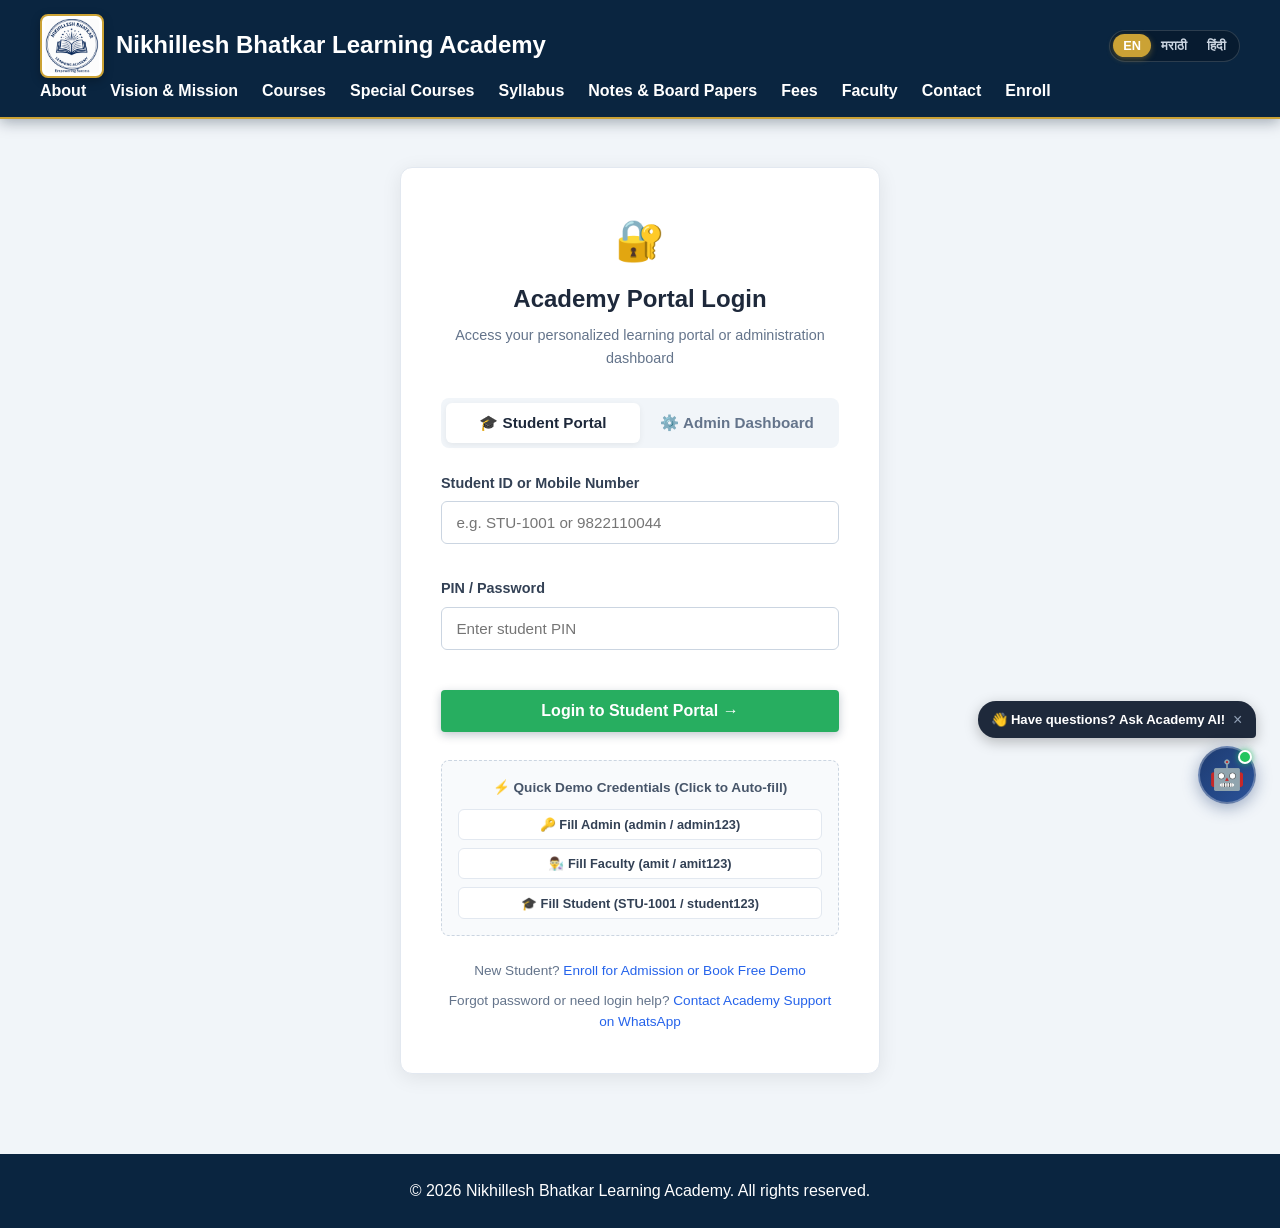
==== commit 0c7989d2: "feat: make timetable fully editable in Admin and dynamically render for students - Add 'Add Timetabl" ====
--- a/admin.html
+++ b/admin.html
@@ -519,6 +519,7 @@
       <section id="tab-timetable" class="admin-tab-content">
         <div class="section-title-row">
           <h2>🗓️ Batch Timetable &amp; Lecture Schedule</h2>
+          <button class="btn-primary" id="openAddTimetableBtn">+ Add Timetable Entry</button>
         </div>
         <div class="table-responsive">
           <table class="data-table timetable-table">
@@ -530,6 +531,7 @@
                 <th>Subjects</th>
                 <th>Faculty</th>
                 <th>Room</th>
+                <th class="text-right">Actions</th>
               </tr>
             </thead>
             <tbody id="timetableTableBody"></tbody>
--- a/style.css
+++ b/style.css
@@ -14,7 +14,7 @@
   position: absolute;
   top: -100%;
   left: 0;
-  background: #e67e22;
+  background: #cba235;
   color: #fff;
   padding: 0.5rem 1rem;
   z-index: 200;
@@ -30,7 +30,7 @@
 button:focus-visible,
 input:focus-visible,
 textarea:focus-visible {
-  outline: 3px solid #e67e22;
+  outline: 3px solid #cba235;
   outline-offset: 2px;
 }
 
@@ -40,12 +40,14 @@
 
 /* Header */
 header {
-  background: #2c3e50;
-  color: #fff;
-  padding: 1rem 2rem;
+  background: #0a2540;
+  border-bottom: 2px solid #cba235;
+  color: #fff;
+  padding: 0.85rem 2rem;
   position: sticky;
   top: 0;
   z-index: 100;
+  box-shadow: 0 3px 14px rgba(6, 24, 42, 0.35);
 }
 .header-inner {
   display: flex;
@@ -61,9 +63,18 @@
   gap: 0.75rem;
 }
 .logo-img {
-  height: 48px;
+  height: 64px;
   width: auto;
-  border-radius: 4px;
+  border-radius: 8px;
+  border: 2px solid #cba235;
+  background: #ffffff;
+  padding: 3px;
+  box-shadow: 0 3px 10px rgba(0, 0, 0, 0.25);
+  transition: transform 0.2s ease, box-shadow 0.2s ease;
+}
+.logo-img:hover {
+  transform: scale(1.04);
+  box-shadow: 0 4px 14px rgba(203, 162, 53, 0.4);
 }
 header h1 { font-size: 1.5rem; }
 header nav ul {
@@ -73,7 +84,7 @@
   color: #fff; text-decoration: none; font-weight: bold;
   transition: color 0.2s;
 }
-header nav a:hover { color: #e67e22; }
+header nav a:hover { color: #cba235; }
 
 /* Language Switcher */
 .header-right-actions {
@@ -105,9 +116,9 @@
   background: rgba(255, 255, 255, 0.1);
 }
 .lang-btn.active {
-  background: #e67e22;
-  color: #fff;
-  box-shadow: 0 2px 6px rgba(230, 126, 34, 0.4);
+  background: #cba235;
+  color: #fff;
+  box-shadow: 0 2px 6px rgba(203, 162, 53, 0.4);
 }
 
 /* Mobile menu toggle */
@@ -122,9 +133,10 @@
 
 /* Hero */
 .hero {
-  background: linear-gradient(rgba(44,62,80,0.8), rgba(44,62,80,0.8)),
+  background: linear-gradient(135deg, rgba(7, 22, 38, 0.92) 0%, rgba(10, 37, 64, 0.88) 100%),
               url('https://images.unsplash.com/photo-1526401281623-3c4d5c6d3d4f?auto=format&fit=crop&w=1400&q=80') center/cover no-repeat;
   color: #fff; text-align: center; padding: 5.5rem 2rem 5rem;
+  border-bottom: 3px solid #cba235;
 }
 .marathi-tagline {
   font-size: 1.15rem;
@@ -145,17 +157,30 @@
 }
 .hero-enroll-btn {
   display: inline-block;
-  background: #e67e22; border: none; padding: 0.85rem 1.8rem;
-  color: #fff; font-size: 1.05rem; font-weight: bold; cursor: pointer; border-radius: 6px;
-  text-decoration: none; transition: all 0.2s ease;
-  box-shadow: 0 4px 12px rgba(230,126,34,0.4);
-}
-.hero-enroll-btn:hover { background: #d35400; transform: translateY(-2px); }
+  background: linear-gradient(135deg, #dfb33b 0%, #b8860b 100%);
+  border: none;
+  padding: 0.85rem 1.8rem;
+  color: #071626;
+  font-size: 1.05rem;
+  font-weight: 800;
+  cursor: pointer;
+  border-radius: 6px;
+  text-decoration: none;
+  transition: all 0.2s ease;
+  box-shadow: 0 4px 14px rgba(203, 162, 53, 0.45);
+}
+.hero-enroll-btn:hover {
+  background: linear-gradient(135deg, #eed58b 0%, #cba235 100%);
+  color: #071626;
+  transform: translateY(-2px);
+  box-shadow: 0 6px 18px rgba(203, 162, 53, 0.55);
+}
+.hero-enroll-btn:hover { background: #a67c1e; transform: translateY(-2px); }
 
 .hero-demo-btn {
   display: inline-block;
   background: #fff; border: 2px solid #fff; padding: 0.85rem 1.8rem;
-  color: #2c3e50; font-size: 1.05rem; font-weight: bold; cursor: pointer; border-radius: 6px;
+  color: #0a2540; font-size: 1.05rem; font-weight: bold; cursor: pointer; border-radius: 6px;
   text-decoration: none; transition: all 0.2s ease;
 }
 .hero-demo-btn:hover { background: #f1f5f9; color: #1e293b; transform: translateY(-2px); }
@@ -173,10 +198,10 @@
 
 /* Trust Bar */
 .trust-bar {
-  background: #1a252f;
+  background: #06182a;
   color: #fff;
   padding: 1.25rem 2rem;
-  border-bottom: 3px solid #e67e22;
+  border-bottom: 3px solid #cba235;
 }
 .trust-grid {
   max-width: 1100px;
@@ -224,7 +249,7 @@
 .why-card:hover {
   transform: translateY(-3px);
   box-shadow: 0 6px 16px rgba(0,0,0,0.1);
-  border-color: #e67e22;
+  border-color: #cba235;
 }
 .why-icon {
   font-size: 2.2rem;
@@ -233,7 +258,7 @@
 }
 .why-card h3 {
   font-size: 1.15rem;
-  color: #2c3e50;
+  color: #0a2540;
   margin-bottom: 0.5rem;
 }
 .why-card p {
@@ -246,7 +271,7 @@
 .content-section h2 {
   font-size: 2rem;
   margin-bottom: 0.5rem;
-  color: #2c3e50;
+  color: #0a2540;
   text-align: center;
 }
 .section-subtitle {
@@ -317,7 +342,7 @@
 }
 
 .vm-mission-card {
-  border-top: 5px solid #e67e22;
+  border-top: 5px solid #cba235;
 }
 
 .vm-card-header {
@@ -472,7 +497,7 @@
   display: block;
   width: 50px;
   height: 3px;
-  background: #e67e22;
+  background: #cba235;
   margin: 0.6rem auto 0;
   border-radius: 2px;
 }
@@ -607,9 +632,9 @@
 }
 .special-card-body h4 {
   font-size: 1.02rem;
-  color: #2c3e50;
+  color: #0a2540;
   margin: 1.25rem 0 0.6rem;
-  border-bottom: 2px solid #e67e22;
+  border-bottom: 2px solid #cba235;
   padding-bottom: 0.25rem;
   display: inline-block;
 }
@@ -648,7 +673,7 @@
 .btn-enroll-special {
   display: block;
   width: 100%;
-  background: #2c3e50;
+  background: #0a2540;
   color: #fff;
   padding: 0.8rem 1.2rem;
   border-radius: 6px;
@@ -659,7 +684,7 @@
   transition: background 0.2s ease, transform 0.2s ease;
 }
 .btn-enroll-special:hover {
-  background: #e67e22;
+  background: #cba235;
   transform: translateY(-1px);
 }
 
@@ -675,8 +700,8 @@
 }
 .tab-btn {
   background: #fff;
-  color: #2c3e50;
-  border: 2px solid #2c3e50;
+  color: #0a2540;
+  border: 2px solid #0a2540;
   padding: 0.6rem 1.4rem;
   font-size: 0.95rem;
   font-weight: bold;
@@ -689,10 +714,10 @@
   transform: translateY(-1px);
 }
 .tab-btn.active {
-  background: #e67e22;
-  color: #fff;
-  border-color: #e67e22;
-  box-shadow: 0 4px 10px rgba(230, 126, 34, 0.3);
+  background: #cba235;
+  color: #fff;
+  border-color: #cba235;
+  box-shadow: 0 4px 10px rgba(203, 162, 53, 0.3);
 }
 
 .syllabus-panel {
@@ -724,7 +749,7 @@
   border-radius: 8px;
   padding: 1.5rem 1.75rem;
   box-shadow: 0 2px 8px rgba(0,0,0,0.08);
-  border-top: 4px solid #2c3e50;
+  border-top: 4px solid #0a2540;
   transition: transform 0.2s, box-shadow 0.2s;
 }
 .syllabus-box:hover {
@@ -738,7 +763,7 @@
   border-bottom: 1px solid #eee;
 }
 .syllabus-header h3 {
-  color: #2c3e50;
+  color: #0a2540;
   font-size: 1.25rem;
   margin-top: 0.4rem;
 }
@@ -765,7 +790,7 @@
 }
 .syllabus-subgroup h4 {
   font-size: 1rem;
-  color: #e67e22;
+  color: #cba235;
   margin-bottom: 0.5rem;
   font-weight: 600;
 }
@@ -800,7 +825,7 @@
   transform: translateY(-3px);
   box-shadow: 0 4px 16px rgba(0,0,0,0.15);
 }
-.card h3 { margin-bottom: 0.5rem; color: #2c3e50; }
+.card h3 { margin-bottom: 0.5rem; color: #0a2540; }
 
 /* Table */
 .table-container {
@@ -823,7 +848,7 @@
   text-align: center;
 }
 th {
-  background: #2c3e50;
+  background: #0a2540;
   color: #fff;
   font-weight: 600;
   font-size: 1rem;
@@ -849,7 +874,7 @@
   color: #555;
   background: #fff8e7;
   padding: 0.85rem 1.2rem;
-  border-left: 4px solid #e67e22;
+  border-left: 4px solid #cba235;
   border-radius: 4px;
   line-height: 1.5;
 }
@@ -873,9 +898,9 @@
 }
 
 .faculty-card.highlight-founder {
-  border-top: 4px solid #e67e22;
+  border-top: 4px solid #cba235;
   background: linear-gradient(180deg, #fffdfa 0%, #ffffff 100%);
-  box-shadow: 0 4px 16px rgba(230, 126, 34, 0.12);
+  box-shadow: 0 4px 16px rgba(203, 162, 53, 0.12);
 }
 
 .faculty-avatar-wrapper {
@@ -888,23 +913,24 @@
   height: 130px;
   border-radius: 50%;
   object-fit: cover;
-  border: 3px solid #e67e22;
-  box-shadow: 0 4px 14px rgba(230, 126, 34, 0.3);
+  border: 3px solid #cba235;
+  box-shadow: 0 4px 14px rgba(203, 162, 53, 0.3);
   display: block;
   margin: 0 auto;
 }
 
 .topbar-logo {
-  height: 38px;
-  width: 38px;
+  height: 48px;
+  width: 48px;
   object-fit: contain;
-  border-radius: 6px;
-  margin-right: 0.6rem;
+  border-radius: 8px;
+  border: 1.5px solid #cba235;
+  margin-right: 0.75rem;
   background: #ffffff;
-  padding: 2px;
+  padding: 3px;
   display: inline-block;
   vertical-align: middle;
-  box-shadow: 0 2px 4px rgba(0, 0, 0, 0.15);
+  box-shadow: 0 3px 8px rgba(0, 0, 0, 0.2);
 }
 
 .faculty-avatar-placeholder {
@@ -917,7 +943,7 @@
   align-items: center;
   justify-content: center;
   font-size: 2.8rem;
-  border: 3px solid #e67e22;
+  border: 3px solid #cba235;
   box-shadow: 0 4px 12px rgba(0, 0, 0, 0.1);
   margin: 0 auto;
 }
@@ -934,7 +960,7 @@
 }
 
 .faculty-role {
-  color: #e67e22;
+  color: #cba235;
   font-weight: 700;
   font-size: 0.9rem;
   margin-bottom: 0.5rem;
@@ -1036,14 +1062,14 @@
   position: absolute;
   left: 0;
   top: 0;
-  color: #e67e22;
+  color: #cba235;
   font-weight: bold;
 }
 
 /* Testimonials */
 .testimonial-card {
   background: #fff;
-  border-left: 4px solid #e67e22;
+  border-left: 4px solid #cba235;
   display: flex;
   flex-direction: column;
   justify-content: space-between;
@@ -1152,10 +1178,10 @@
   margin-bottom: 1.5rem;
 }
 .contact-card h3, .map-card h3 {
-  color: #2c3e50;
+  color: #0a2540;
   margin-bottom: 1rem;
   font-size: 1.25rem;
-  border-bottom: 2px solid #e67e22;
+  border-bottom: 2px solid #cba235;
   padding-bottom: 0.5rem;
 }
 .contact-card p {
@@ -1164,13 +1190,13 @@
   line-height: 1.6;
 }
 .contact-card a {
-  color: #2c3e50;
+  color: #0a2540;
   font-weight: bold;
   text-decoration: underline;
   transition: color 0.2s;
 }
 .contact-card a:hover {
-  color: #e67e22;
+  color: #cba235;
 }
 
 .contact-info-col form {
@@ -1182,7 +1208,7 @@
   max-width: 100%;
 }
 .contact-info-col form h4 {
-  color: #2c3e50;
+  color: #0a2540;
   margin-bottom: 0.75rem;
   font-size: 1.1rem;
 }
@@ -1224,7 +1250,7 @@
   transition: border-color 0.2s;
 }
 input:focus, textarea:focus {
-  border-color: #e67e22;
+  border-color: #cba235;
 }
 button[type="submit"] {
   background: #27ae60; color: #fff; border: none; padding: 0.75rem;
@@ -1312,7 +1338,7 @@
 .radio-label input[type="radio"] {
   width: auto;
   margin: 0;
-  accent-color: #e67e22;
+  accent-color: #cba235;
 }
 .demo-highlight {
   border: 2px solid #27ae60;
@@ -1324,15 +1350,15 @@
 
 /* Footer */
 footer {
-  background: #2c3e50; color: #fff; text-align: center;
+  background: #0a2540; color: #fff; text-align: center;
   padding: 1.5rem 2rem; margin-top: 2rem;
 }
-footer a { color: #e67e22; }
+footer a { color: #cba235; }
 
 /* Nav active state */
 .nav-active,
 .nav-enroll {
-  color: #e67e22 !important;
+  color: #cba235 !important;
   font-weight: bold;
 }
 .nav-active:hover,
@@ -1343,11 +1369,11 @@
 /* Hero enroll button styled as link */
 .hero-enroll-btn {
   display: inline-block;
-  background: #e67e22; border: none; padding: 0.8rem 2rem;
+  background: #cba235; border: none; padding: 0.8rem 2rem;
   color: #fff; font-size: 1.1rem; cursor: pointer; border-radius: 4px;
   text-decoration: none; transition: background 0.2s;
 }
-.hero-enroll-btn:hover { background: #d35400; }
+.hero-enroll-btn:hover { background: #a67c1e; }
 
 /* Form success message */
 .form-success, .enroll-success {
@@ -1361,11 +1387,11 @@
 .form-success h3, .enroll-success h3 { color: #27ae60; margin-bottom: 0.5rem; }
 .btn-back {
   display: inline-block;
-  background: #2c3e50; color: #fff; padding: 0.7rem 1.5rem;
+  background: #0a2540; color: #fff; padding: 0.7rem 1.5rem;
   border-radius: 4px; text-decoration: none; margin-top: 1rem;
   transition: background 0.2s;
 }
-.btn-back:hover { background: #1a252f; }
+.btn-back:hover { background: #06182a; }
 
 /* =====================================
    ENROLLMENT PAGE STYLES
@@ -1394,10 +1420,10 @@
 .enroll-form legend {
   font-size: 1.1rem;
   font-weight: bold;
-  color: #2c3e50;
+  color: #0a2540;
   margin-bottom: 1rem;
   padding-bottom: 0.5rem;
-  border-bottom: 2px solid #e67e22;
+  border-bottom: 2px solid #cba235;
 }
 .required { color: #e74c3c; }
 
@@ -1421,8 +1447,8 @@
 .enroll-form input:focus,
 .enroll-form select:focus,
 .enroll-form textarea:focus {
-  border-color: #e67e22;
-  box-shadow: 0 0 0 3px rgba(230,126,34,0.15);
+  border-color: #cba235;
+  box-shadow: 0 0 0 3px rgba(203, 162, 53,0.15);
   outline: none;
 }
 .enroll-form select[multiple] { height: auto; }
@@ -1435,11 +1461,22 @@
   flex-wrap: wrap;
 }
 .btn-enroll {
-  background: #e67e22; color: #fff; border: none;
-  padding: 0.85rem 2rem; font-size: 1rem; border-radius: 4px;
-  cursor: pointer; transition: background 0.2s;
-}
-.btn-enroll:hover { background: #d35400; }
+  background: linear-gradient(135deg, #dfb33b 0%, #b8860b 100%);
+  color: #071626;
+  border: none;
+  font-weight: 700;
+  padding: 0.85rem 2rem;
+  font-size: 1rem;
+  border-radius: 6px;
+  cursor: pointer;
+  transition: all 0.2s;
+  box-shadow: 0 4px 12px rgba(203, 162, 53, 0.35);
+}
+.btn-enroll:hover {
+  background: linear-gradient(135deg, #eed58b 0%, #cba235 100%);
+  color: #071626;
+  box-shadow: 0 6px 16px rgba(203, 162, 53, 0.45);
+}
 .btn-reset {
   background: #95a5a6; color: #fff; border: none;
   padding: 0.85rem 2rem; font-size: 1rem; border-radius: 4px;
@@ -1472,7 +1509,7 @@
     flex-direction: column;
     align-items: center;
     gap: 0;
-    background: #2c3e50;
+    background: #0a2540;
     padding: 0.5rem 0 1rem;
   }
   header nav ul.open { display: flex; }
@@ -1518,7 +1555,7 @@
 /* ---- Responsive: Phone (≤480px) ---- */
 @media (max-width: 480px) {
   .logo-area { flex-direction: column; align-items: center; gap: 0.25rem; }
-  .logo-img { height: 36px; }
+  .logo-img { height: 48px; }
   header h1 { font-size: 1rem; text-align: center; }
 
   .hero { padding: 3rem 1rem; }
@@ -1564,7 +1601,7 @@
    NOTES & STUDY MATERIALS PAGE STYLES
    ========================================================= */
 .nav-portal-btn {
-  background: #e67e22 !important;
+  background: #cba235 !important;
   color: #fff !important;
   padding: 0.35rem 0.85rem !important;
   border-radius: 4px;
@@ -1572,7 +1609,7 @@
   transition: background 0.2s ease, transform 0.2s ease;
 }
 .nav-portal-btn:hover {
-  background: #d35400 !important;
+  background: #a67c1e !important;
   transform: translateY(-1px);
 }
 
@@ -1642,7 +1679,7 @@
 }
 .filter-label {
   font-weight: 600;
-  color: #2c3e50;
+  color: #0a2540;
   font-size: 0.95rem;
 }
 .filter-pills {
@@ -1665,9 +1702,9 @@
   background: #e2e8f0;
 }
 .filter-pill.active {
-  background: #e67e22;
-  color: #fff;
-  border-color: #e67e22;
+  background: #cba235;
+  color: #fff;
+  border-color: #cba235;
 }
 
 .notes-status-bar {
@@ -1738,7 +1775,7 @@
   line-height: 1.4;
 }
 .note-chapter {
-  color: #e67e22;
+  color: #cba235;
   font-size: 0.9rem;
   margin-bottom: 0.6rem;
 }
@@ -1909,7 +1946,7 @@
 }
 
 .portal-cta-banner {
-  background: linear-gradient(135deg, #2c3e50 0%, #34495e 100%);
+  background: linear-gradient(135deg, #0a2540 0%, #103b66 100%);
   color: #fff;
   border-radius: 12px;
   padding: 2.5rem;
@@ -1940,7 +1977,7 @@
   flex-wrap: wrap;
 }
 .btn-portal-cta {
-  background: #e67e22;
+  background: #cba235;
   color: #fff;
   padding: 0.8rem 1.6rem;
   border-radius: 6px;
@@ -1948,7 +1985,7 @@
   text-decoration: none;
   transition: background 0.2s;
 }
-.btn-portal-cta:hover { background: #d35400; }
+.btn-portal-cta:hover { background: #a67c1e; }
 .btn-enroll-cta {
   background: transparent;
   color: #fff;
@@ -1961,7 +1998,7 @@
 }
 .btn-enroll-cta:hover {
   background: #fff;
-  color: #2c3e50;
+  color: #0a2540;
 }
 
 .no-notes-box {
@@ -2080,25 +2117,31 @@
 
 .btn-login-submit {
   width: 100%;
-  background: #2563eb;
-  color: #fff;
-  border: none;
+  background: #0a2540;
+  color: #dfb33b;
+  border: 1.5px solid #cba235;
   padding: 0.85rem;
   border-radius: 6px;
   font-size: 1rem;
-  font-weight: 600;
+  font-weight: 700;
   cursor: pointer;
-  transition: background 0.2s;
+  transition: all 0.2s ease;
   margin-top: 0.5rem;
+  box-shadow: 0 3px 10px rgba(10, 37, 64, 0.25);
 }
 .btn-login-submit:hover {
-  background: #1d4ed8;
+  background: #103b66;
+  color: #ffffff;
+  border-color: #dfb33b;
 }
 .btn-admin-submit {
-  background: #e67e22;
+  background: linear-gradient(135deg, #dfb33b 0%, #b8860b 100%);
+  color: #071626;
+  border: none;
 }
 .btn-admin-submit:hover {
-  background: #d35400;
+  background: linear-gradient(135deg, #eed58b 0%, #cba235 100%);
+  color: #071626;
 }
 
 .demo-credentials-box {
@@ -2270,7 +2313,7 @@
   color: #fff;
 }
 .sidebar-nav .nav-item.active {
-  background: #e67e22;
+  background: #cba235;
   color: #fff;
   font-weight: 600;
   border-left: 4px solid #fff;
@@ -2534,7 +2577,7 @@
 
 .overview-notice-item, .manager-notice-card, .student-notice-card {
   background: #f8fafc;
-  border-left: 4px solid #e67e22;
+  border-left: 4px solid #cba235;
   border-radius: 6px;
   padding: 1rem;
   margin-bottom: 1rem;
@@ -2608,17 +2651,22 @@
 }
 
 .btn-primary {
-  background: #e67e22;
-  color: #fff;
+  background: linear-gradient(135deg, #dfb33b 0%, #b8860b 100%);
+  color: #071626;
   border: none;
   padding: 0.65rem 1.25rem;
   border-radius: 6px;
-  font-weight: 600;
+  font-weight: 700;
   font-size: 0.9rem;
   cursor: pointer;
-  transition: background 0.2s;
-}
-.btn-primary:hover { background: #d35400; }
+  transition: all 0.2s;
+  box-shadow: 0 2px 8px rgba(203, 162, 53, 0.3);
+}
+.btn-primary:hover {
+  background: linear-gradient(135deg, #eed58b 0%, #cba235 100%);
+  color: #071626;
+  box-shadow: 0 4px 12px rgba(203, 162, 53, 0.45);
+}
 .btn-secondary {
   background: #f1f5f9;
   color: #334155;
@@ -2880,8 +2928,8 @@
   box-shadow: 0 6px 22px rgba(30, 60, 114, 0.6);
 }
 .chatbot-floating-btn.active {
-  background: #e67e22;
-  box-shadow: 0 4px 16px rgba(230, 126, 34, 0.5);
+  background: #cba235;
+  box-shadow: 0 4px 16px rgba(203, 162, 53, 0.5);
 }
 .chatbot-btn-avatar {
   font-size: 1.8rem;
@@ -3134,7 +3182,7 @@
   width: 38px;
   height: 38px;
   border-radius: 50%;
-  background: #e67e22;
+  background: #cba235;
   color: #fff;
   border: none;
   display: flex;
@@ -3145,7 +3193,7 @@
   transition: background 0.2s, transform 0.2s;
 }
 .chatbot-input-form button:hover {
-  background: #d35400;
+  background: #a67c1e;
   transform: scale(1.05);
 }
 
@@ -3406,7 +3454,7 @@
   font-size: 0.8rem;
   font-weight: 700;
   text-transform: uppercase;
-  color: #e67e22;
+  color: #cba235;
   letter-spacing: 0.5px;
   margin-bottom: 0.35rem;
 }
@@ -3554,7 +3602,7 @@
 .paper-blueprint-card {
   background: #fff;
   border: 1px solid #cbd5e1;
-  border-left: 4px solid #e67e22;
+  border-left: 4px solid #cba235;
   border-radius: 6px;
   padding: 1rem 1.2rem;
   margin-bottom: 1.25rem;
